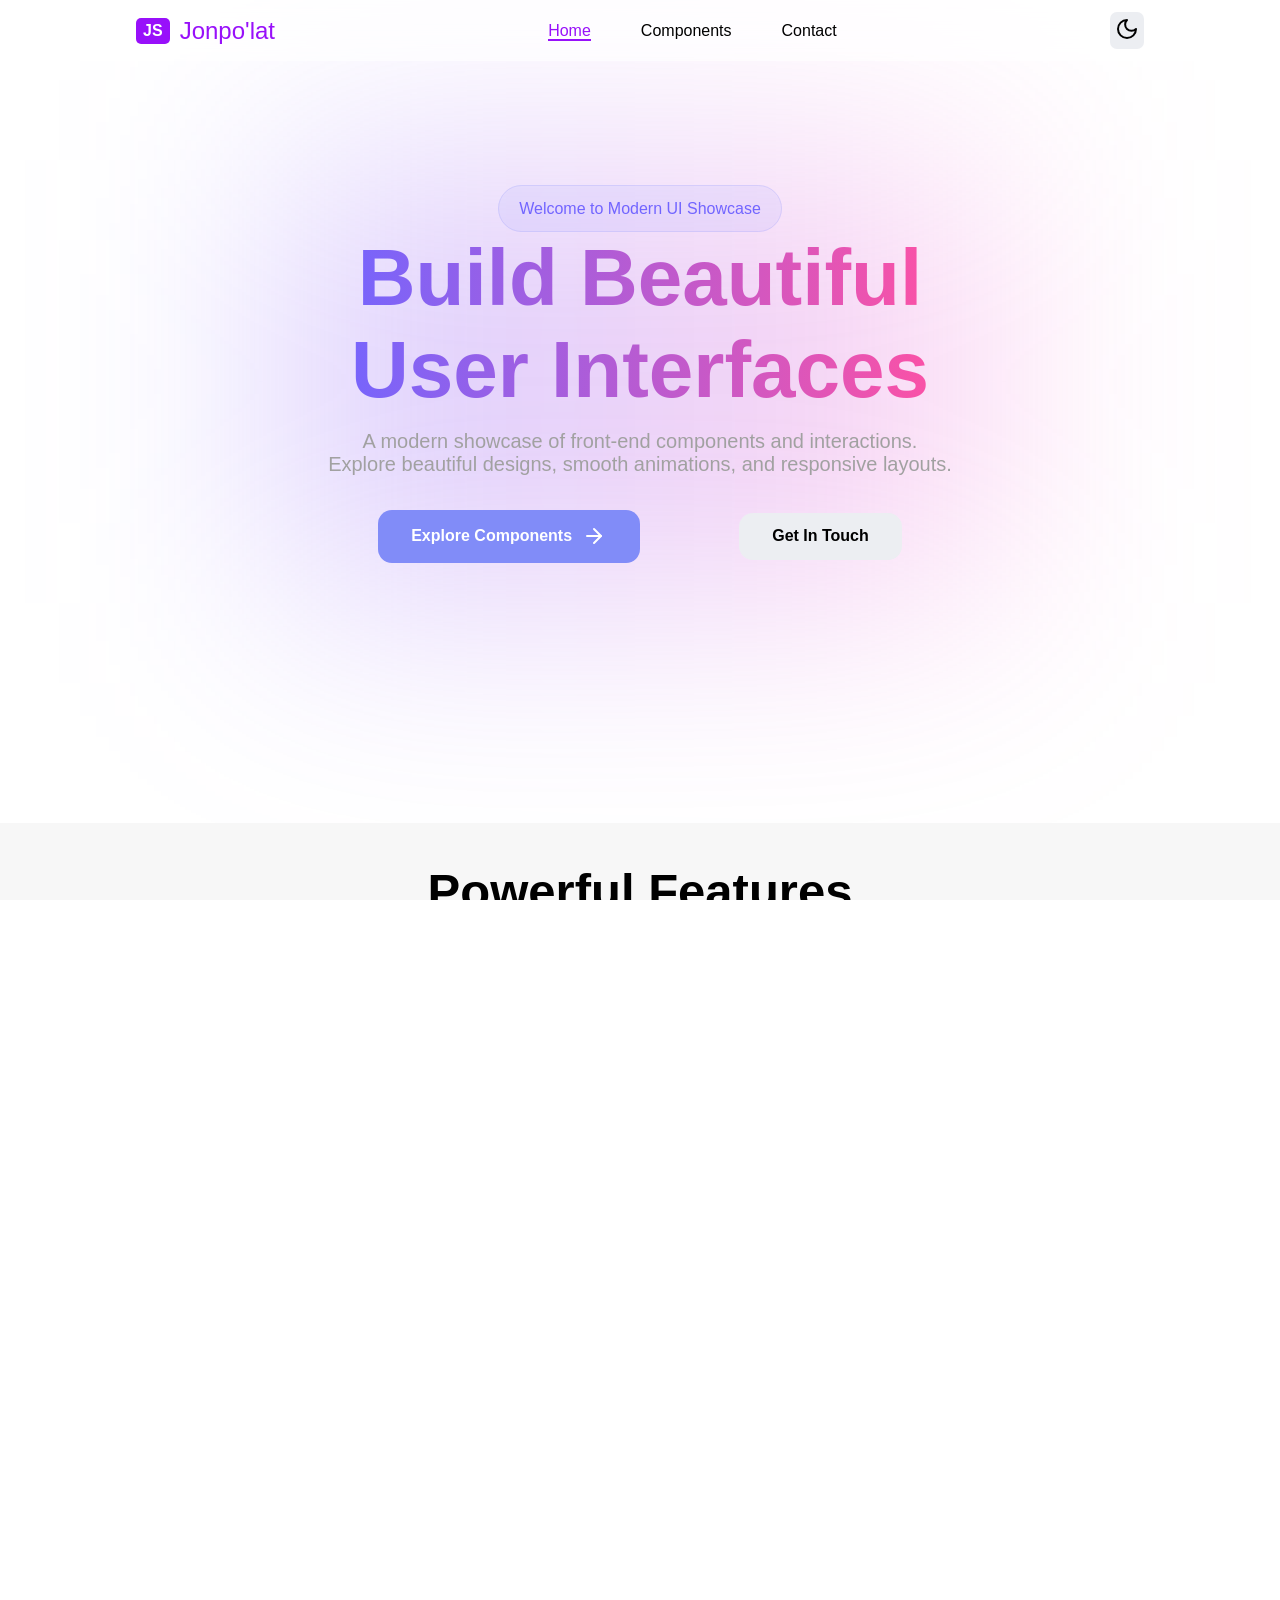
==== index.html @ c0b735ff "home page done" ====
<!DOCTYPE html>
<html lang="en">

<head>
    <meta charset="UTF-8">
    <meta name="viewport" content="width=device-width, initial-scale=1.0">
    <!-- STYLE CSS -->
    <link rel="stylesheet" href="./assets/css/style.css">
    <!-- Font -->
    <link href="https://fonts.googleapis.com/css2?family=Poppins:wght@300;400;500;600;700&display=swap"
        rel="stylesheet">
    <title>WORK | PROJECT</title>
</head>

<body>
    <!-- HEADER -->
    <header>
        <nav class="nav">
            <div class="d-flex">
                <div class="d-flex">
                    <span>JS</span>
                    <h2>Jonpo'lat</h2>
                </div>
                <ul class="d-flex navigator">
                    <li><a href="#" class="nav_active">Home</a></li>
                    <li><a href="#">Components</a></li>
                    <li><a href="#">Contact</a></li>
                </ul>
                <div class="d-flex">
                    <button type="button" class="darkMode-btn">
                        <svg xmlns="http://www.w3.org/2000/svg" width="24" height="24" viewBox="0 0 24 24" fill="none"
                            stroke="currentColor" stroke-width="2" stroke-linecap="round" stroke-linejoin="round"
                            class="lucide lucide-moon w-5 h-5">
                            <path d="M12 3a6 6 0 0 0 9 9 9 9 0 1 1-9-9Z"></path>
                        </svg>
                        <!-- <svg xmlns="http://www.w3.org/2000/svg" width="24" height="24" viewBox="0 0 24 24" fill="none"
                        stroke="currentColor" stroke-width="2" stroke-linecap="round" stroke-linejoin="round"
                        class="lucide lucide-sun w-5 h-5">
                        <circle cx="12" cy="12" r="4"></circle>
                        <path d="M12 2v2"></path>
                        <path d="M12 20v2"></path>
                        <path d="m4.93 4.93 1.41 1.41"></path>
                        <path d="m17.66 17.66 1.41 1.41"></path>
                        <path d="M2 12h2"></path>
                        <path d="M20 12h2"></path>
                        <path d="m6.34 17.66-1.41 1.41"></path>
                        <path d="m19.07 4.93-1.41 1.41"></path>
                    </svg> -->
                    </button>
                    <div class="burger">
                        <button type="button" class="burger-btn">
                            <svg xmlns="http://www.w3.org/2000/svg" width="24" height="24" viewBox="0 0 24 24"
                                fill="none" stroke="currentColor" stroke-width="2" stroke-linecap="round"
                                stroke-linejoin="round" class="lucide lucide-menu w-5 h-5">
                                <line x1="4" x2="20" y1="12" y2="12"></line>
                                <line x1="4" x2="20" y1="6" y2="6"></line>
                                <line x1="4" x2="20" y1="18" y2="18"></line>
                            </svg>
                        </button>
                    </div>
                </div>
            </div>
            <div class="nav-menu">
                <p class="nav-menu_a">Home</p>
                <p>Components</p>
                <p>Contact</p>
            </div>
        </nav>
    </header>
    <!-- / HEADER -->

    <!-- MAIN -->
    <main>
        <!-- HOME SECTION -->
        <section id="home">
            <div class="container">
                <div class="home">
                    <div class="hero">
                        <span class="home_subtitle">Welcome to Modern UI Showcase</span>
                        <h1>
                            Build Beautiful <br>
                            User Interfaces
                        </h1>
                        <p>A modern showcase of front-end components and interactions. <br>Explore beautiful designs,
                            smooth
                            animations, and responsive layouts.
                        </p>
                        <div class="d-flex">
                            <button type="button" class="btn-pur">
                                <span style="margin-right: 10px;">Explore Components</span>
                                <svg xmlns="http://www.w3.org/2000/svg" width="24" height="24" viewBox="0 0 24 24"
                                    fill="none" stroke="currentColor" stroke-width="2" stroke-linecap="round"
                                    stroke-linejoin="round"
                                    class="lucide lucide-arrow-right ml-2 w-5 h-5 group-hover:translate-x-1 transition-transform">
                                    <path d="M5 12h14"></path>
                                    <path d="m12 5 7 7-7 7"></path>
                                </svg>
                            </button>
                            <button type="button" class="btn-pramiry">Get In Touch</button>
                        </div>
                    </div>

                </div>

            </div>
        </section>
        <!-- /HOME SECTION -->

        <!-- Features -->
        <section id="features">
            <div class="container">
                <div class="features">
                    <div class="features-content">
                        <h1 class="features-title">Powerful Features</h1>
                        <p class="features-subtitle">Everything you need to create stunning user interfaces</p>
                    </div>


                    <div class="card-wrpapper">
                        <div class="d-flex">
                            <div class="card hover1">
                                <div class="card1">
                                    <svg xmlns="http://www.w3.org/2000/svg" width="24" height="24" viewBox="0 0 24 24"
                                        fill="none" stroke="currentColor" stroke-width="2" stroke-linecap="round"
                                        stroke-linejoin="round" class="lucide lucide-code-xml w-6 h-6 text-white">
                                        <path d="m18 16 4-4-4-4"></path>
                                        <path d="m6 8-4 4 4 4"></path>
                                        <path d="m14.5 4-5 16"></path>
                                    </svg>
                                </div>
                                <h3>Clean Code</h3>
                                <p>Well-structured and maintainable React components with TypeScript.</p>
                            </div>
                            <div class="card hover2">
                                <div class="card2">
                                    <svg xmlns="http://www.w3.org/2000/svg" width="24" height="24" viewBox="0 0 24 24"
                                        fill="none" stroke="currentColor" stroke-width="2" stroke-linecap="round"
                                        stroke-linejoin="round" class="lucide lucide-palette w-6 h-6 text-white">
                                        <circle cx="13.5" cy="6.5" r=".5" fill="currentColor"></circle>
                                        <circle cx="17.5" cy="10.5" r=".5" fill="currentColor"></circle>
                                        <circle cx="8.5" cy="7.5" r=".5" fill="currentColor"></circle>
                                        <circle cx="6.5" cy="12.5" r=".5" fill="currentColor"></circle>
                                        <path
                                            d="M12 2C6.5 2 2 6.5 2 12s4.5 10 10 10c.926 0 1.648-.746 1.648-1.688 0-.437-.18-.835-.437-1.125-.29-.289-.438-.652-.438-1.125a1.64 1.64 0 0 1 1.668-1.668h1.996c3.051 0 5.555-2.503 5.555-5.554C21.965 6.012 17.461 2 12 2z">
                                        </path>
                                    </svg>
                                </div>
                                <h3>Micro Interactions</h3>
                                <p>Delightful hover effects and smooth transitions throughout.</p>
                            </div>
                            <div class="card hover3">
                                <div class="card3">
                                    <svg xmlns="http://www.w3.org/2000/svg" width="24" height="24" viewBox="0 0 24 24"
                                        fill="none" stroke="currentColor" stroke-width="2" stroke-linecap="round"
                                        stroke-linejoin="round" class="lucide lucide-zap w-6 h-6 text-white">
                                        <path
                                            d="M4 14a1 1 0 0 1-.78-1.63l9.9-10.2a.5.5 0 0 1 .86.46l-1.92 6.02A1 1 0 0 0 13 10h7a1 1 0 0 1 .78 1.63l-9.9 10.2a.5.5 0 0 1-.86-.46l1.92-6.02A1 1 0 0 0 11 14z">
                                        </path>
                                    </svg>
                                </div>
                                <h3>Fast Performance</h3>
                                <p>Optimized for speed with lazy loading and efficient rendering.</p>
                            </div>
                        </div>
                        <div class="d-flex">
                            <div class="card hover4">
                                <div class="card4">
                                    <svg xmlns="http://www.w3.org/2000/svg" width="24" height="24" viewBox="0 0 24 24"
                                        fill="none" stroke="currentColor" stroke-width="2" stroke-linecap="round"
                                        stroke-linejoin="round" class="lucide lucide-sparkles w-6 h-6 text-white">
                                        <path
                                            d="M9.937 15.5A2 2 0 0 0 8.5 14.063l-6.135-1.582a.5.5 0 0 1 0-.962L8.5 9.936A2 2 0 0 0 9.937 8.5l1.582-6.135a.5.5 0 0 1 .963 0L14.063 8.5A2 2 0 0 0 15.5 9.937l6.135 1.581a.5.5 0 0 1 0 .964L15.5 14.063a2 2 0 0 0-1.437 1.437l-1.582 6.135a.5.5 0 0 1-.963 0z">
                                        </path>
                                        <path d="M20 3v4"></path>
                                        <path d="M22 5h-4"></path>
                                        <path d="M4 17v2"></path>
                                        <path d="M5 18H3"></path>
                                    </svg>
                                </div>
                                <h3>Micro Interactions</h3>
                                <p>Delightful hover effects and smooth transitions throughout.</p>
                            </div>
                            <div class="card hover5">
                                <div class="card5">
                                    <svg xmlns="http://www.w3.org/2000/svg" width="24" height="24" viewBox="0 0 24 24"
                                        fill="none" stroke="currentColor" stroke-width="2" stroke-linecap="round"
                                        stroke-linejoin="round" class="lucide lucide-globe w-6 h-6 text-white">
                                        <circle cx="12" cy="12" r="10"></circle>
                                        <path d="M12 2a14.5 14.5 0 0 0 0 20 14.5 14.5 0 0 0 0-20"></path>
                                        <path d="M2 12h20"></path>
                                    </svg>
                                </div>
                                <h3>Fully Responsive</h3>
                                <p>Perfect experience across desktop, tablet, and mobile devices.</p>
                            </div>
                            <div class="card hover6">
                                <div class="card6">
                                    <svg xmlns="http://www.w3.org/2000/svg" width="24" height="24" viewBox="0 0 24 24"
                                        fill="none" stroke="currentColor" stroke-width="2" stroke-linecap="round"
                                        stroke-linejoin="round" class="lucide lucide-layers w-6 h-6 text-white">
                                        <path
                                            d="M12.83 2.18a2 2 0 0 0-1.66 0L2.6 6.08a1 1 0 0 0 0 1.83l8.58 3.91a2 2 0 0 0 1.66 0l8.58-3.9a1 1 0 0 0 0-1.83z">
                                        </path>
                                        <path
                                            d="M2 12a1 1 0 0 0 .58.91l8.6 3.91a2 2 0 0 0 1.65 0l8.58-3.9A1 1 0 0 0 22 12">
                                        </path>
                                        <path
                                            d="M2 17a1 1 0 0 0 .58.91l8.6 3.91a2 2 0 0 0 1.65 0l8.58-3.9A1 1 0 0 0 22 17">
                                        </path>
                                    </svg>
                                </div>
                                <h3>Component Library</h3>
                                <p>Reusable UI components ready to use in your projects.</p>
                            </div>
                        </div>
                    </div>
                </div>
            </div>
        </section>
        <!-- /Features -->

        <!-- Carusel -->
        <section id="coruel">
            <div class="container">
                <div class="carusel-content">
                    <h1>Experience the Magic</h1>
                    <p>Smooth transitions and beautiful animations</p>
                </div>

                <div class="carusel-center">
                    <div class="carousel">
                        <div class="carousel-track-container">
                            <div class="carousel-track">
                                <!-- Slide1 -->
                                <div class="slide slide1">
                                    <div class="slide-content">
                                        <h1>Modern UI Design by JONPO'LAT</h1>
                                        <p>Clean and minimal interface with attention to detail</p>
                                    </div>

                                </div>
                                <!-- Slide2 -->
                                <div class="slide slide2">
                                    <div class="slide-content">
                                        <h1>Smooth Animations</h1>
                                        <p>Delightful micro-interactions throughout the experience</p>
                                    </div>

                                </div>
                                <!-- Slide3 -->
                                <div class="slide slide3">
                                    <div class="slide-content">
                                        <h1>Dark Mode Support</h1>
                                        <p>Beautiful themes for every preference</p>
                                    </div>

                                </div>
                            </div>

                        </div>
                    </div>
                </div>
                <div class="carusel-btns">
                    <button class="prev" type="button">&#10094;</button>
                    <button class="next" type="button">&#10095;</button>
                </div>


            </div>
        </section>
        <!-- /Carusel -->

        <!-- Components -->
        <section id="components">
            <div class="components">
                <div class="container">
                    <h1>Ready to Get Started?</h1>
                    <p>Explore our component library and start building amazing user interfaces today.</p>
                    <button type="button">
                        <a href="#">
                            View All Components
                            <svg xmlns="http://www.w3.org/2000/svg" width="24" height="24" viewBox="0 0 24 24"
                                fill="none" stroke="currentColor" stroke-width="2" stroke-linecap="round"
                                stroke-linejoin="round"
                                class="lucide lucide-arrow-right ml-2 w-5 h-5 group-hover:translate-x-1 transition-transform">
                                <path d="M5 12h14"></path>
                                <path d="m12 5 7 7-7 7"></path>
                            </svg>
                        </a>
                    </button>
                </div>
            </div>
        </section>


        <!-- UP BUTTON -->
        <div class="up-wrapper">
            <button type="button" class="up-button"><svg xmlns="http://www.w3.org/2000/svg" width="24" height="24"
                    viewBox="0 0 24 24" fill="none" stroke="currentColor" stroke-width="2" stroke-linecap="round"
                    stroke-linejoin="round" class="lucide lucide-arrow-up w-6 h-6">
                    <path d="m5 12 7-7 7 7"></path>
                    <path d="M12 19V5"></path>
                </svg>
            </button>

        </div>
        <!-- /UP BUTTON -->
    </main>
    <!-- / MAIN -->

    <!-- footer -->
    <footer>
        <div class="foot">
            <div class="container">
                <div class="d-flex">
                    <div class="footer-titles">
                        <div>
                            <span>JS</span>
                            <h2>Jonpo'lat</h2>
                        </div>
                        <p>A modern showcase of front-end components and interactions built with HTML, CSS, and
                            JS
                        </p>
                    </div>

                    <div class="footer-links">
                        <h2>Quick Links</h2>
                        <ul>
                            <li><a href="#">Home</a></li>
                            <li><a href="#">Components</a></li>
                            <li><a href="#">Contact</a></li>
                        </ul>
                    </div>

                    <div class="footer-connect">
                        <h2>Connect</h2>
                        <div class="d-flex">
                            <a href="https://github.com/Jonpolattt">
                                <svg xmlns="http://www.w3.org/2000/svg" width="24" height="24" viewBox="0 0 24 24"
                                    fill="none" stroke="currentColor" stroke-width="2" stroke-linecap="round"
                                    stroke-linejoin="round" class="lucide lucide-github w-5 h-5">
                                    <path
                                        d="M15 22v-4a4.8 4.8 0 0 0-1-3.5c3 0 6-2 6-5.5.08-1.25-.27-2.48-1-3.5.28-1.15.28-2.35 0-3.5 0 0-1 0-3 1.5-2.64-.5-5.36-.5-8 0C6 2 5 2 5 2c-.3 1.15-.3 2.35 0 3.5A5.403 5.403 0 0 0 4 9c0 3.5 3 5.5 6 5.5-.39.49-.68 1.05-.85 1.65-.17.6-.22 1.23-.15 1.85v4">
                                    </path>
                                    <path d="M9 18c-4.51 2-5-2-7-2"></path>
                                </svg>
                            </a>
                            <a href="https://www.instagram.com/ravshanovv.jonpolat/">
                                <svg xmlns="http://www.w3.org/2000/svg" width="24" height="24" viewBox="0 0 24 24"
                                    fill="none" stroke="currentColor" stroke-width="2" stroke-linecap="round"
                                    stroke-linejoin="round" class="lucide lucide-instagram w-5 h-5">
                                    <rect x="2" y="2" width="20" height="20" rx="5" ry="5"></rect>
                                    <path d="M16 11.37a4 4 0 1 1-7.94 1.63 4 4 0 0 1 7.94-1.63z"></path>
                                    <line x1="17.5" y1="6.5" x2="17.5" y2="6.5"></line>
                                </svg>
                            </a>
                            <a href="">
                                <svg xmlns="http://www.w3.org/2000/svg" width="24" height="24" viewBox="0 0 24 24"
                                    fill="none" stroke="currentColor" stroke-width="2" stroke-linecap="round"
                                    stroke-linejoin="round" class="lucide lucide-linkedin w-5 h-5">
                                    <path
                                        d="M16 8a6 6 0 0 1 6 6v7h-4v-7a2 2 0 0 0-2-2 2 2 0 0 0-2 2v7h-4v-7a6 6 0 0 1 6-6z">
                                    </path>
                                    <rect width="4" height="12" x="2" y="9"></rect>
                                    <circle cx="4" cy="4" r="2"></circle>
                                </svg>
                            </a>
                        </div>
                    </div>
                </div>
            </div>
        </div>

        <div class="foo-bottom">
            Made withby Frontend Showcase Team © 2026
        </div>

    </footer>
    <!-- / footer -->




    <!-- script js -->
    <script src="./assets/js/script.js"></script>
</body>

</html>
---- assets/css/style.css ----
* {
  margin: 0;
  padding: 0;
  box-sizing: border-box;
  list-style: none;
  text-decoration: none;
}

:root {
  --background: #0a0a0f;
  --foreground: oklch(98.5% 0 0);
  --card: #131318;
  --card-foreground: oklch(98.5% 0 0);
  --popover: oklch(14.5% 0 0);
  --popover-foreground: oklch(98.5% 0 0);
  --primary: #818cf8;
  --primary-foreground: oklch(20.5% 0 0);
  --secondary: oklch(26.9% 0 0);
  --secondary-foreground: oklch(98.5% 0 0);
  --muted: oklch(26.9% 0 0);
  --muted-foreground: oklch(70.8% 0 0);
  --accent: oklch(26.9% 0 0);
  --accent-foreground: oklch(98.5% 0 0);
  --destructive: oklch(39.6% 0.141 25.723);
  --destructive-foreground: oklch(63.7% 0.237 25.331);
  --border: oklch(26.9% 0 0);
  --input: oklch(26.9% 0 0);
  --ring: oklch(43.9% 0 0);
  --font-weight-medium: 500;
  --font-weight-normal: 400;
  --chart-1: oklch(48.8% 0.243 264.376);
  --chart-2: oklch(69.6% 0.17 162.48);
  --chart-3: oklch(76.9% 0.188 70.08);
  --chart-4: oklch(62.7% 0.265 303.9);
  --chart-5: oklch(64.5% 0.246 16.439);
  --sidebar: oklch(20.5% 0 0);
  --sidebar-foreground: oklch(98.5% 0 0);
  --sidebar-primary: oklch(48.8% 0.243 264.376);
  --sidebar-primary-foreground: oklch(98.5% 0 0);
  --sidebar-accent: oklch(26.9% 0 0);
  --sidebar-accent-foreground: oklch(98.5% 0 0);
  --sidebar-border: oklch(26.9% 0 0);
  --sidebar-ring: oklch(43.9% 0 0);
  --color-red-500: oklch(63.7% 0.237 25.331);
  --color-orange-500: oklch(70.5% 0.213 47.604);
  --color-yellow-500: oklch(79.5% 0.184 86.047);
  --color-green-500: oklch(72.3% 0.219 149.579);
  --color-emerald-500: oklch(69.6% 0.17 162.48);
  --color-cyan-500: oklch(71.5% 0.143 215.221);
  --color-blue-500: oklch(63.833% 0.19498 258.769);
  --color-indigo-500: oklch(58.5% 0.233 277.117);
  --color-violet-500: oklch(60.6% 0.25 292.717);
  --color-purple-500: oklch(62.7% 0.265 303.9);
  --color-purple-600: oklch(55.8% 0.288 302.321);
  --color-fuchsia-500: oklch(66.7% 0.295 322.15);
  --color-pink-500: oklch(65.6% 0.241 354.308);
  --color-rose-500: oklch(64.5% 0.246 16.439);
  --color-gray-100: oklch(96.7% 0.003 264.542);
  --bg: #07070a;
  --left: #7b84ff;
  --right: #ff5fd0;

  --bg-color: white;
  --text-color: black;
  --bg-nav: rgba(255, 255, 255, 0.6);
  --border-color: rgba(183, 183, 183, 0.637);
  --box-shadow: 0 4px 20px rgba(0, 0, 0, 0.167);
  --btn-color: white;
  --btn-bg-color: oklch(95% 0.0058 264.53);
  --features-bg-color: rgba(231, 231, 231, 0.345);
  --card-box-shadow: 0 4px 20px rgba(0, 0, 0, 0.103);
}
.dark {
  --bg-color: black;
  --text-color: white;
  --bg-nav: rgba(0, 0, 0, 0.6);
  --border-color: rgba(74, 74, 74, 0.514);
  --box-shadow: 0 4px 20px rgba(40, 40, 40, 0.504);
  --btn-bg-color: var(--secondary);
  --features-bg-color: color-mix(in oklab, var(--secondary) 30%, transparent);
}

.darkMode-btn {
  background-color: var(--btn-bg-color) !important;
}

body {
  /* background-color: var(--background); */
  font-family:
    Inter,
    -apple-system,
    BlinkMacSystemFont,
    Segoe UI,
    sans-serif;
  background-color: var(--bg-color);
}

html,
body {
  overflow: auto; /* прокрутка разрешена */
  height: 100%; /* нужно для корректной работы */
  scrollbar-width: none; /* Firefox */
  -ms-overflow-style: none; /* IE 10+ */
}

/* Chrome, Safari, Opera */
html::-webkit-scrollbar,
body::-webkit-scrollbar {
  display: none;
}

.d-flex {
  display: flex;
  align-items: center;
  justify-content: space-around;
}

.container {
  margin: 0 auto;
  width: 1170px;
}

/* Up dtn */
.up-wrapper {
  position: fixed;
  right: 30px;
  bottom: 30px;
  opacity: 0;
  pointer-events: none;
  transition: 0.3s;
}
.up-button {
  float: right;
  border: none;
  outline: none;
  background-color: #7b84ff;
  padding: 10px 12px;
  border-radius: 50%;
  margin-top: 100px;
  margin-right: 100px;
  color: white;
  transition: all 0.1s ease-in-out;
}
.up-button:hover {
  transform: scale(110%);
}
.up-wrapper.show {
  opacity: 1;
  pointer-events: auto;
}

/* HEADER */
header {
  height: 100px;
}
nav {
  position: fixed;
  left: 0;
  right: 0;
  top: 0;
  background-color: var(--bg-color);
  padding: 12px;
  background: var(--bg-nav);
  -webkit-backdrop-filter: blur(15px);
  backdrop-filter: blur(15px);
  transition: all 0.5s;
  z-index: 99999;
  /* height: 70px; */
}
.fix {
  box-shadow: var(--box-shadow);
  /* border-bottom: 1px solid var(--border-color); */
}
nav h2 {
  font-weight: 500;
  color: var(--color-purple-600);
  cursor: pointer;
}
nav span {
  color: white;
  background-color: var(--color-purple-600);
  padding: 4px 7px;
  font-weight: bold;
  border-radius: 5px;
  margin-right: 10px;
  cursor: pointer;
  transition: all 0.3s ease-in-out;
}
.nav div span:hover {
  transform: rotate(180deg);
}

.nav_active {
  color: var(--color-purple-600) !important;
  border-bottom: 2px solid var(--color-purple-600) !important;
}

nav h1,
ul li {
  cursor: pointer;
}
.nav ul li {
  padding: 0px 25px;
}
.navigator li a {
  color: var(--text-color);
  transition: all 0.2s;
}
.navigator li a:hover {
  color: var(--color-purple-600);
}
.nav button {
  border: none;
  outline: none;
  padding: 5px;
  border-radius: 7px;
  transition: all 0.2s;
  background-color: var(--bg-color);
  color: var(--text-color);
}
.nav button:hover {
  transform: scale(103%);
}

/* BURGER */
.burger {
  display: none;
  flex-direction: column;
  gap: 5px;
  cursor: pointer;
}

.burger p {
  width: 25px;
  transition: 0.3s;
}
.nav-menu {
  padding: 18px;
  /* transition: all 0.2s; */
  height: 0;
  display: none;
}
.nav-menu__active {
  display: block;
  height: 100%;
}
.burger-btn {
  background-color: var(--btn-bg-color) !important;
  margin-left: 14px;
}

.nav-menu p {
  padding: 10px;
  /* background-color: var(--primary); */
  margin: 5px;
  color: var(--text-color);
  background-color: var(--btn-bg-color);
  border-radius: 10px;
  transition: all 0.5s;
}
.nav-menu_a {
  background-color: var(--primary) !important;
}

/* HEADER */

/* HOME */
.home {
  display: flex;
  align-items: center;
  justify-content: center;
  margin-top: 100px;
  text-align: center;
}
.home_subtitle {
  background-color: color-mix(in oklab, var(--primary) 10%, transparent);
  padding: 14px 20px;
  border-radius: 25px;
  border: 1px solid;
  border-color: color-mix(in oklab, var(--primary) 20%, transparent);
  color: #7265ff;
}
.hero {
  position: relative;
}

.hero::before {
  content: "";
  position: absolute;
  inset: -40px;

  background: linear-gradient(
    90deg,
    rgba(120, 90, 255, 0.301),
    rgba(255, 90, 200, 0.258)
  );

  filter: blur(120px);
  z-index: -1;
}
.home h1 {
  margin: 14px 0px;
  font-weight: 800;
  font-size: 80px; /* подберите размер по вкусу */
  background: linear-gradient(90deg, #7265ff, #ff51a3);
  -webkit-background-clip: text; /* для Safari и Chrome */
  -webkit-text-fill-color: transparent; /* для Safari и Chrome */
  background-clip: text; /* для остальных браузеров */
  color: transparent;
}
.home p {
  font-size: 1.25rem;
  color: var(--muted-foreground);
  margin-bottom: 18px;
}
.home button {
  display: inline-flex;
  align-items: center;
  padding: 0.9rem 2.1rem;
  border-radius: 14px;
  font-weight: 700;
  font-size: 1rem;
  cursor: pointer;
  border: 0;
  text-decoration: none;
  transition:
    transform 0.18s ease,
    box-shadow 0.18s ease;
  margin-top: 16px;
}
.home button:hover {
  transform: scale(108%);
}

.btn-pur {
  background-color: var(--primary);
  color: var(--btn-color);
}
.btn-pramiry {
  background-color: var(--btn-bg-color);
  color: var(--text-color);
}
/* /HOME */

/* FEATURES */
#features {
  margin-top: 260px;
  padding: 40px;
  background-color: var(--features-bg-color);
}
.features-content {
  text-align: center;
  padding-bottom: 70px;
}
.features-content h1 {
  color: var(--text-color);
  font-size: 49px;
}
.features-content p {
  color: var(--muted-foreground);
  font-size: 20px;
}
.card-wrpapper .d-flex {
  display: flex;
  justify-content: center;
  flex-wrap: wrap;
}

.card {
  border: 1px solid rgba(143, 143, 143, 0.23);
  padding: 20px;
  border-radius: 10px;
  box-shadow: var(--card-box-shadow);
  margin: 10px;
  width: 30%;
  min-width: 280px;
  height: 180px;
  cursor: default;
  transition: all 0.3s;
}
.card div {
  display: flex;
  align-items: center;
  justify-content: center;
  color: white;
  border-radius: 10px;
  width: 40px;
  height: 40px;
}
.card1 {
  background-color: var(--color-blue-500);
}
.card2 {
  background-color: var(--color-pink-500);
}
.card3 {
  background-color: var(--color-orange-500);
}
.card4 {
  background-color: var(--color-green-500);
}
.card5 {
  background-color: var(--color-blue-500);
}
.card6 {
  background-color: var(--color-rose-500);
}
.hover1:hover {
  border-color: color-mix(in oklab, var(--primary) 50%, transparent);
  background-color: color-mix(in oklab, #818df844 50%, transparent);
  margin-top: -5px;
}
.hover2:hover {
  border-color: color-mix(in oklab, var(--primary) 50%, transparent);
  background-color: color-mix(
    in oklab,
    oklch(68.45% 0.3046 331.936 / 0.149) 50%,
    transparent
  );
  margin-top: -5px;
}
.hover3:hover {
  border-color: color-mix(in oklab, var(--primary) 50%, transparent);
  background-color: color-mix(
    in oklab,
    oklch(70.09% 0.20117 44.755 / 0.267) 50%,
    transparent
  );
  margin-top: -5px;
}
.hover4:hover {
  border-color: color-mix(in oklab, var(--primary) 50%, transparent);
  background-color: color-mix(
    in oklab,
    oklch(72.887% 0.21192 147.841 / 0.27) 50%,
    transparent
  );
  margin-top: -5px;
}
.hover5:hover {
  border-color: color-mix(in oklab, var(--primary) 50%, transparent);
  background-color: color-mix(in oklab, #818df844 50%, transparent);
  margin-top: -5px;
}
.hover6:hover {
  border-color: color-mix(in oklab, var(--primary) 50%, transparent);
  background-color: color-mix(
    in oklab,
    oklch(64.382% 0.24527 15.909 / 0.259) 50%,
    transparent
  );
  margin-top: -5px;
}
.card h3 {
  font-size: 24px;
  padding: 8px 0px;
  color: var(--text-color);
}
.card p {
  color: oklch(56.926% 0.00006 271.152);
  font-size: 17px;
}
/* /FEATURES */

/* CORUSEL */
#coruel {
  margin-top: 100px;
  margin-bottom: 100px;
}
.carusel-content {
  text-align: center;
  margin-bottom: 50px;
}
.carusel-content h1 {
  color: var(--text-color);
  font-size: 49px;
}
.carusel-content p {
  color: var(--muted-foreground);
  font-size: 19px;
  padding-top: 8px;
}
.carusel-center {
  display: flex;
  align-items: center;
  justify-content: center;
}

/*  */
.carousel {
  position: relative;
  margin: auto;
  width: 894.4px;
  overflow: hidden;
}

.carousel-track-container {
  overflow: hidden;
}
.carousel-track {
  display: flex;
  transition: transform 0.7s ease;
}

/* slide styles */
.slide {
  text-align: center;
  color: white;
  min-width: 100%;
  height: 502.4px;
  border-radius: 15px;
}
.slide-content {
  padding-top: 200px;
  width: 100%;
  display: block;
}
.slide1 {
  background: linear-gradient(
    90deg,
    var(--color-purple-500),
    var(--color-fuchsia-500)
  );
}
.slide2 {
  background: linear-gradient(
    90deg,
    var(--color-blue-500),
    var(--color-indigo-500)
  );
}
.slide3 {
  background: linear-gradient(
    90deg,
    var(--color-red-500),
    var(--color-pink-500)
  );
}
.carusel-btns {
  display: flex;
  align-items: center;
  justify-content: center;
}
.carusel-btns button {
  margin: 18px 10px;
  background-color: #7b84ff;
  color: white;
  border: none;
  outline: none;
  width: 40px;
  height: 40px;
  border-radius: 50%;
}
/* /CORUSEL */

/* COMPONENTS */
.components {
  padding: 80px;
  text-align: center;
  background-color: color-mix(in oklab, var(--color-pink-500) 10%, transparent);
}
.components h1 {
  font-size: 49px;
  color: var(--text-color);
}
.components p {
  color: var(--muted-foreground);
  font-size: 19px;
  padding: 24px 0px;
}
.components button {
  box-shadow: var(--card-box-shadow);
  border: none;
  outline: none;
  padding: 18px 24px;
  font-size: 19px;
  border-radius: 15px;
  background-color: #7b84ff;
  transition: all 0.3s;
  margin-top: 34px;
}
.components button a {
  color: white;
  display: flex;
  align-items: center;
}
.components button:hover {
  transform: scale(105%);
}
/* /COMPONENTS */

/* FOOTER */
footer {
  margin-top: 50px;
}
.foot {
  border: 1px solid var(--btn-bg-color);
  padding: 24px;
}
.footer-titles {
  width: 33%;
}
.footer-titles div {
  display: flex;
  align-items: center;
}
.footer-titles span {
  color: white;
  background-color: var(--color-purple-600);
  padding: 4px 7px;
  font-weight: bold;
  border-radius: 5px;
  margin-right: 10px;
  cursor: pointer;
  transition: all 0.3s ease-in-out;
}
.footer-titles h2 {
  color: var(--text-color);
}
.footer-titles p {
  padding-top: 16px;
  color: oklch(56.241% 0.00006 271.152);
}

.footer-links {
  margin-left: -80px;
}
.footer-links h2 {
  color: var(--text-color);
}
.footer-links ul {
  line-height: 28px;
}
.footer-links ul li a {
  color: oklch(56.241% 0.00006 271.152);
  transition: all 0.3s;
}
.footer-links ul li a:hover {
  color: var(--primary);
}

.footer-connect h2 {
  color: var(--text-color);
}
.footer-connect a {
  background-color: var(--btn-bg-color);
  color: var(--text-color);
  border-radius: 10px;
  margin: 8px;
  padding: 5px;
}
.foo-bottom {
  padding: 10px;
  color: oklch(56.241% 0.00006 271.152);
  text-align: center;
}

/* ===================== */
/* Large tablets */
/* ===================== */

@media (max-width: 1200px) {
  .container {
    width: 95%;
  }
  .carousel {
    width: 90%;
  }
}

/* ===================== */
/* Tablets */
/* ===================== */

@media (max-width: 992px) {
  .d-flex {
    justify-content: space-between;
  }

  .nav ul li {
    padding: 0 15px;
  }

  .home h1 {
    font-size: 3rem;
  }

  .home p {
    font-size: 1.1rem;
  }

  .hero .d-flex {
    display: block;
  }

  .here button {
    width: 100%;
  }

  .up-button {
    margin: 0;
  }

  /* FEATURES */
  .card {
    width: 45%;
  }

  /* CARUSEL */
  .carousel {
    width: 100%;
  }

  .slide {
    height: 400px;
    border-radius: 10px;
  }

  .slide-content {
    padding-top: 150px;
  }

  .carusel-content h1 {
    font-size: 36px;
  }

  .carusel-content p {
    font-size: 16px;
  }

  .carusel-btns button {
    width: 35px;
    height: 35px;
    margin: 14px 8px;
  }
}

/* ===================== */
/* Mobile */
/* ===================== */

@media (max-width: 768px) {
  .burger {
    display: flex;
  }

  /* nav {
    padding: 12px;
  } */

  .nav ul {
    display: none; /* меню скрываем */
  }

  .home {
    margin-top: 80px;
    padding: 0 20px;
  }

  .home h1 {
    font-size: 2.3rem;
  }

  .home p {
    font-size: 1rem;
  }

  .home button {
    padding: 1rem 1.8rem;
    font-size: 0.9rem;
    width: 100%;
  }

  /* FEATURES */
  #features {
    padding: 50px 20px;
  }

  .card {
    width: 100%;
    height: auto;
  }

  .features-content h1 {
    font-size: 32px;
  }

  .features-content p {
    font-size: 16px;
  }

  /* CARUSEL */
  .carousel {
    width: 100%;
  }

  .slide {
    height: 300px;
    border-radius: 8px;
  }

  .slide-content {
    padding-top: 100px;
  }

  .carusel-content h1 {
    font-size: 28px;
  }

  .carusel-content p {
    font-size: 14px;
  }

  .carusel-btns button {
    width: 30px;
    height: 30px;
    margin: 10px 5px;
    font-size: 18px;
  }
}

/* ===================== */
/* Small phones */
/* ===================== */

@media (max-width: 480px) {
  .home h1 {
    font-size: 1.8rem;
  }

  .home_subtitle {
    padding: 10px 15px;
    font-size: 0.9rem;
  }

  .home p {
    font-size: 0.9rem;
  }

  .up-wrapper {
    right: 15px;
    bottom: 15px;
  }

  /* FEATURES */
  .card {
    padding: 15px;
  }

  .card h3 {
    font-size: 20px;
  }

  .card p {
    font-size: 15px;
  }

  /* CARUSEL */
  .slide {
    height: 250px;
  }

  .slide-content {
    padding-top: 80px;
  }

  .carusel-content h1 {
    font-size: 22px;
  }

  .carusel-content p {
    font-size: 12px;
  }

  .carusel-btns button {
    width: 25px;
    height: 25px;
    font-size: 16px;
    margin: 8px 4px;
  }
}
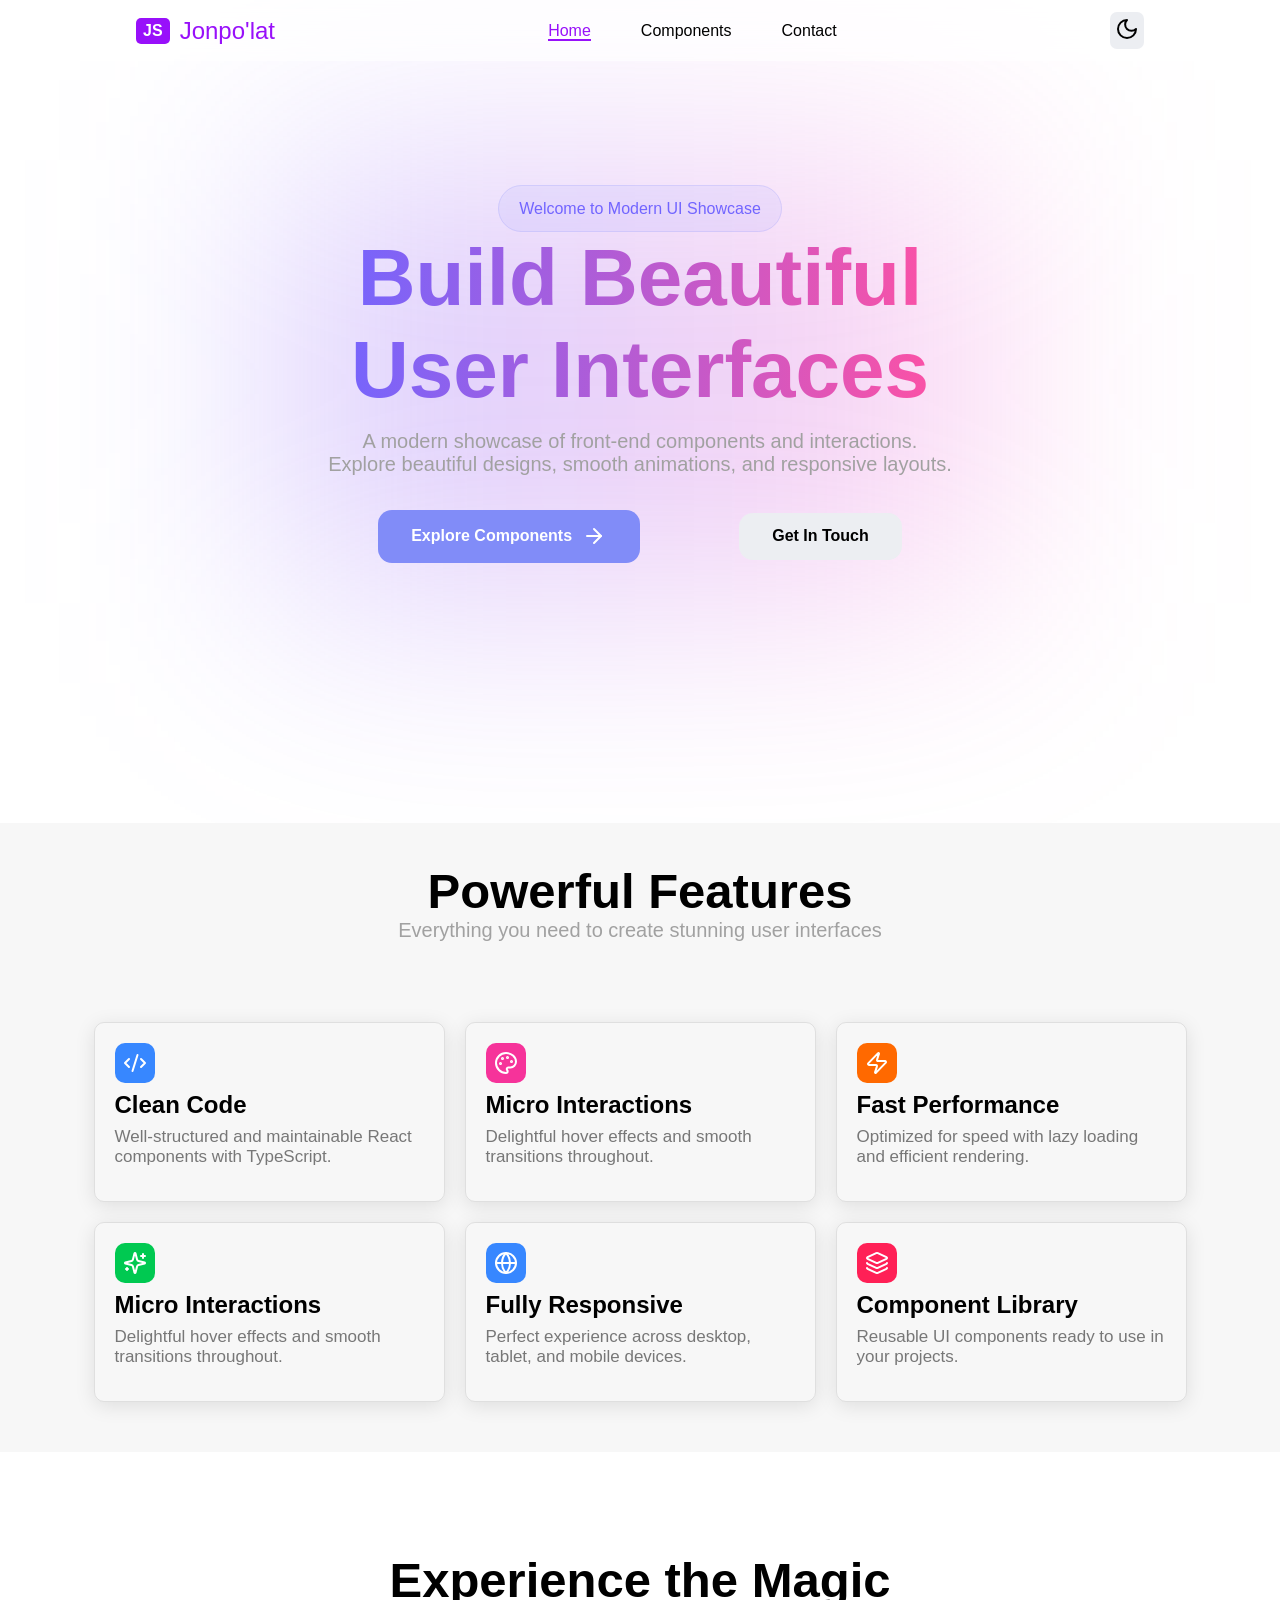
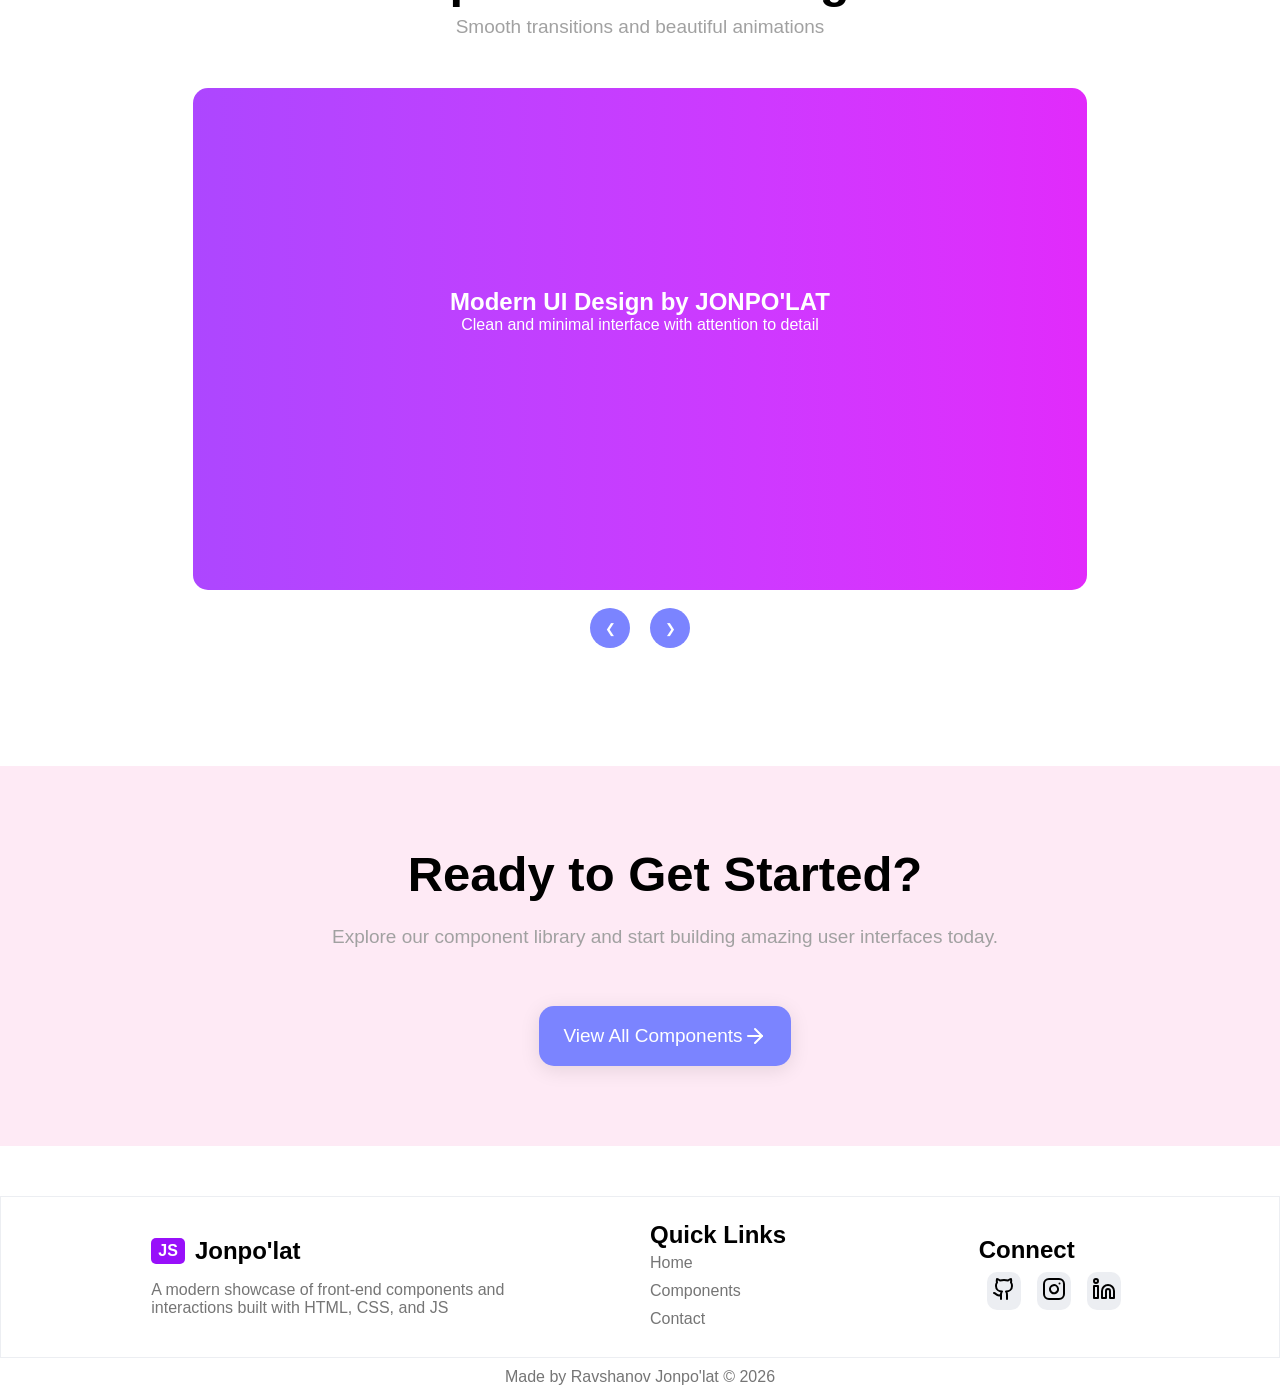
==== commit 10fee9bb: "pushhhh" ====
--- a/index.html
+++ b/index.html
@@ -291,20 +291,6 @@
                 </div>
             </div>
         </section>
-
-
-        <!-- UP BUTTON -->
-        <div class="up-wrapper">
-            <button type="button" class="up-button"><svg xmlns="http://www.w3.org/2000/svg" width="24" height="24"
-                    viewBox="0 0 24 24" fill="none" stroke="currentColor" stroke-width="2" stroke-linecap="round"
-                    stroke-linejoin="round" class="lucide lucide-arrow-up w-6 h-6">
-                    <path d="m5 12 7-7 7 7"></path>
-                    <path d="M12 19V5"></path>
-                </svg>
-            </button>
-
-        </div>
-        <!-- /UP BUTTON -->
     </main>
     <!-- / MAIN -->
 
@@ -372,11 +358,25 @@
         </div>
 
         <div class="foo-bottom">
-            Made withby Frontend Showcase Team © 2026
+            Made by Ravshanov Jonpo'lat © 2026
         </div>
 
     </footer>
     <!-- / footer -->
+
+    <!-- UP BUTTON -->
+    <div class="up-wrapper">
+        <button type="button" class="up-button">
+            <svg xmlns="http://www.w3.org/2000/svg" width="24" height="24"
+                viewBox="0 0 24 24" fill="none" stroke="currentColor" stroke-width="2" stroke-linecap="round"
+                stroke-linejoin="round" class="lucide lucide-arrow-up w-6 h-6">
+                <path d="m5 12 7-7 7 7"></path>
+                <path d="M12 19V5"></path>
+            </svg>
+        </button>
+
+    </div>
+    <!-- /UP BUTTON -->
 
 
 
--- a/assets/css/style.css
+++ b/assets/css/style.css
@@ -95,20 +95,6 @@
   background-color: var(--bg-color);
 }
 
-html,
-body {
-  overflow: auto; /* прокрутка разрешена */
-  height: 100%; /* нужно для корректной работы */
-  scrollbar-width: none; /* Firefox */
-  -ms-overflow-style: none; /* IE 10+ */
-}
-
-/* Chrome, Safari, Opera */
-html::-webkit-scrollbar,
-body::-webkit-scrollbar {
-  display: none;
-}
-
 .d-flex {
   display: flex;
   align-items: center;
@@ -125,7 +111,7 @@
   position: fixed;
   right: 30px;
   bottom: 30px;
-  opacity: 0;
+  display: none;
   pointer-events: none;
   transition: 0.3s;
 }
@@ -145,7 +131,7 @@
   transform: scale(110%);
 }
 .up-wrapper.show {
-  opacity: 1;
+  display: block;
   pointer-events: auto;
 }
 
@@ -648,6 +634,7 @@
   border-radius: 10px;
   margin: 8px;
   padding: 5px;
+  display: inline-block !important;
 }
 .foo-bottom {
   padding: 10px;
@@ -732,6 +719,24 @@
     width: 35px;
     height: 35px;
     margin: 14px 8px;
+  }
+
+  /* COMPONENTS */
+  .components {
+    padding: 60px 40px;
+  }
+
+  .components h1 {
+    font-size: 36px;
+  }
+
+  .components p {
+    font-size: 17px;
+  }
+
+  .components button {
+    font-size: 17px;
+    padding: 16px 22px;
   }
 }
 
@@ -817,6 +822,76 @@
     margin: 10px 5px;
     font-size: 18px;
   }
+
+  /* COMPONENTS */
+  .components {
+    padding: 60px 30px;
+  }
+
+  .components h1 {
+    font-size: 34px;
+  }
+
+  .components p {
+    font-size: 17px;
+    padding: 20px 0;
+  }
+
+  .components button {
+    font-size: 17px;
+    padding: 16px 22px;
+  }
+
+  .components button a {
+    justify-content: center;
+  }
+
+  .components svg {
+    width: 20px;
+    height: 20px;
+  }
+
+  /* FOOTER */
+  .foot .d-flex {
+    flex-direction: column;
+    gap: 28px;
+    align-items: flex-start;
+  }
+
+  .footer-titles {
+    width: 100%;
+    text-align: start;
+  }
+
+  .footer-titles div {
+    justify-content: flex-start;
+  }
+
+  .footer-links {
+    margin-left: 0;
+    text-align: start;
+  }
+
+  .footer-connect {
+    text-align: start;
+    width: 100%;
+  }
+
+  .footer-connect .d-flex {
+    display: flex !important;
+    flex-direction: row !important;
+    gap: 0px;
+    justify-content: start;
+  }
+
+  .footer-connect a {
+    padding: 8px;
+  }
+
+  .foo-bottom {
+    text-align: center;
+    font-size: 14px;
+  }
 }
 
 /* ===================== */
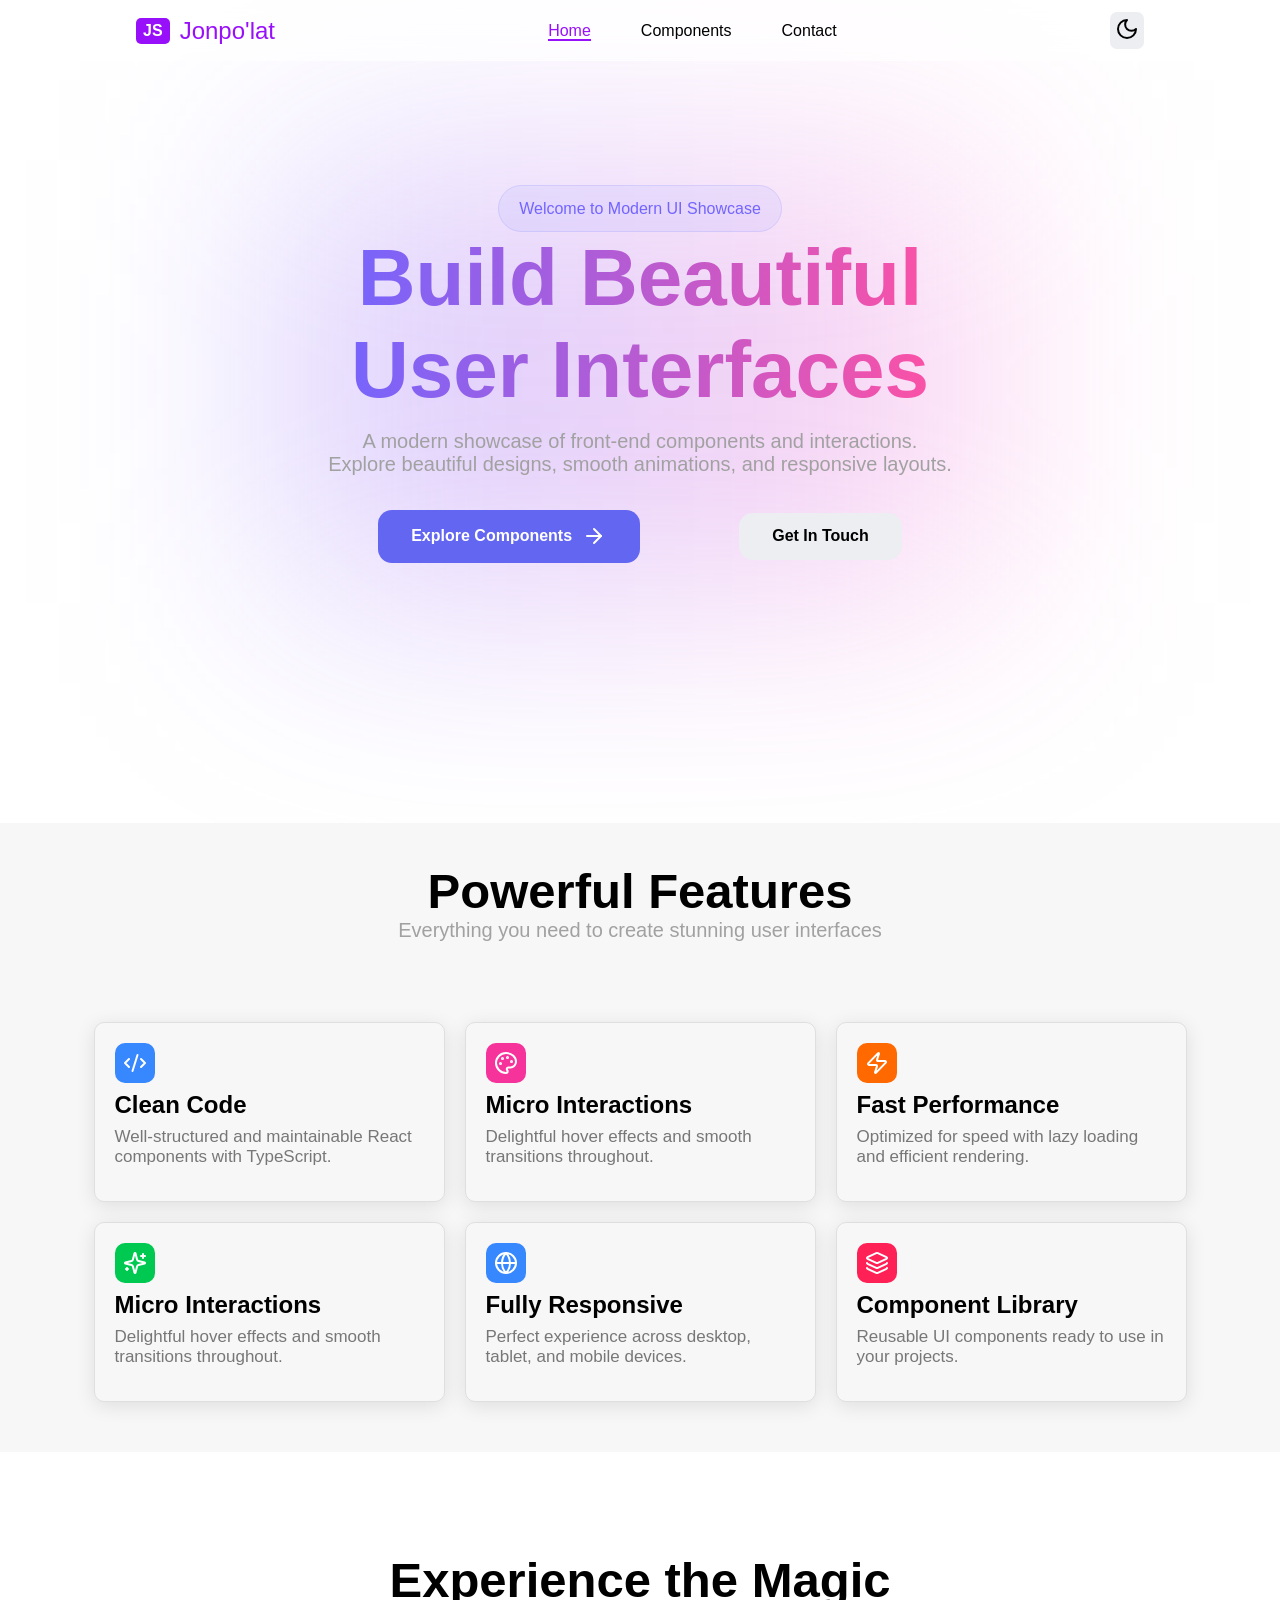
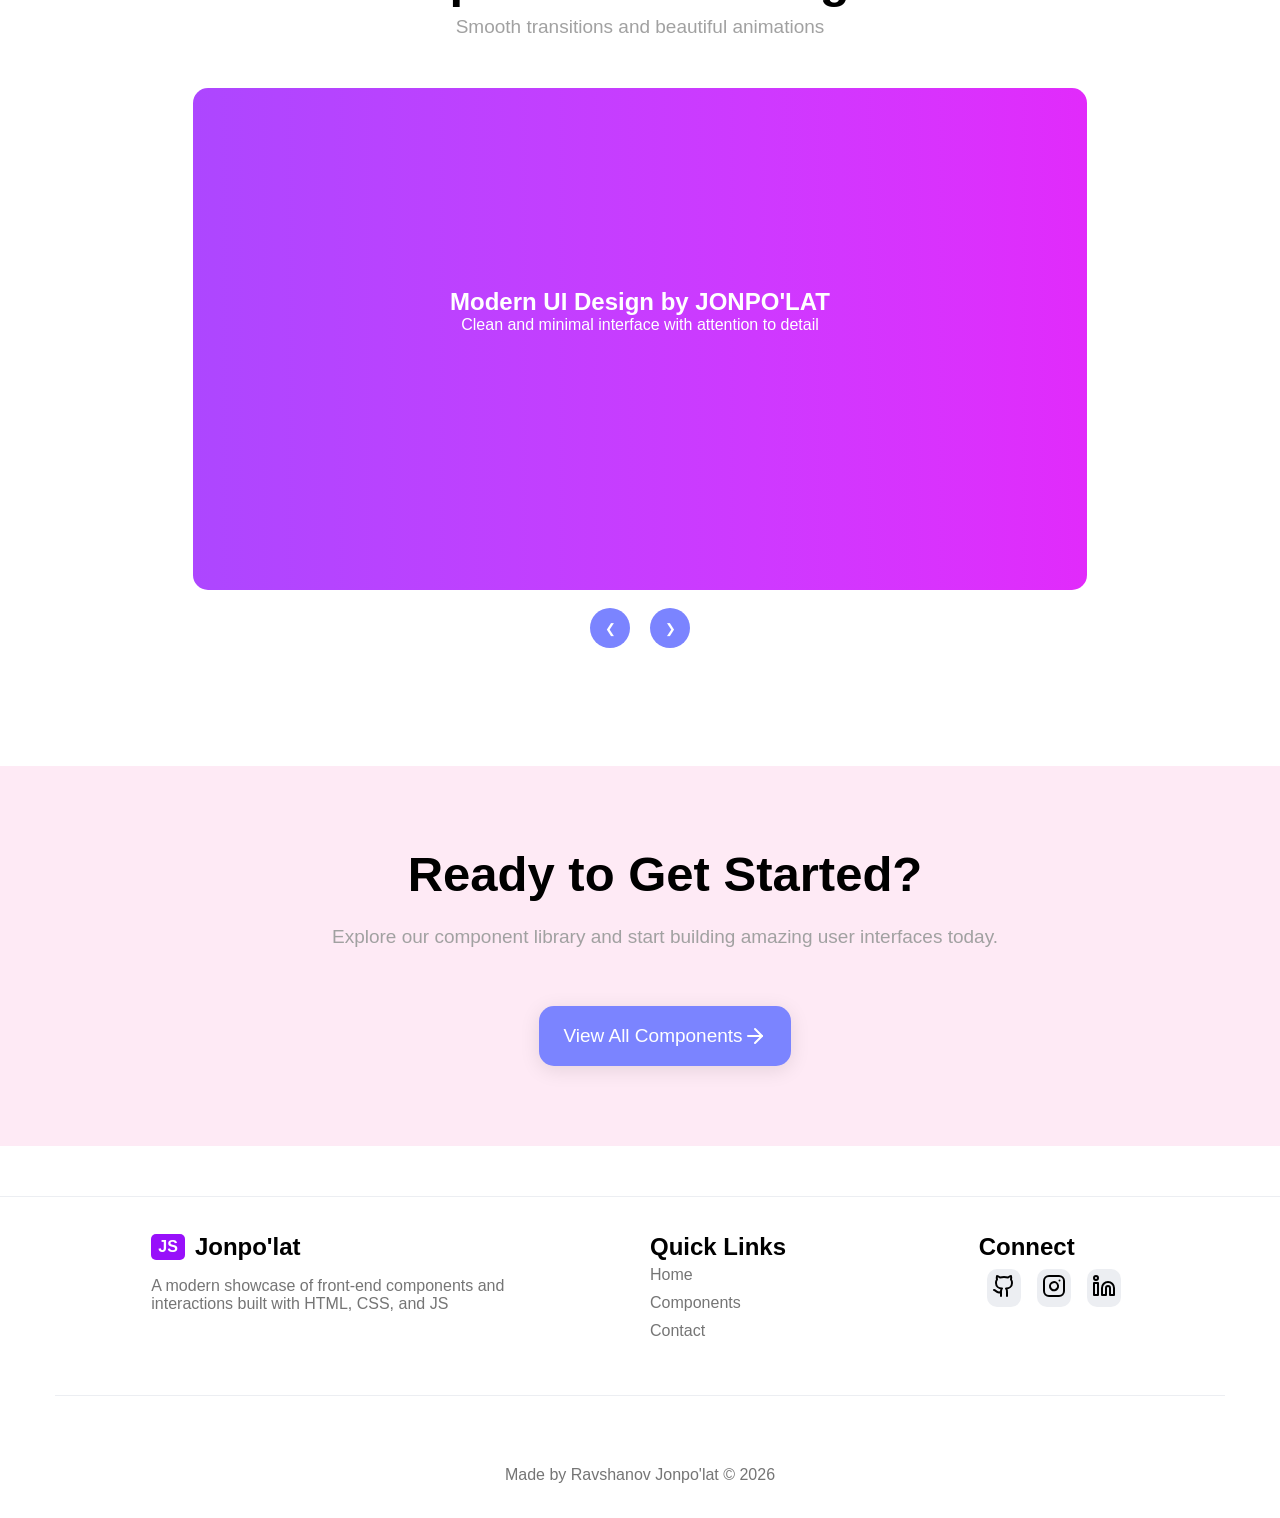
==== commit 6f7ae1fa: "components end" ====
--- a/index.html
+++ b/index.html
@@ -13,6 +13,12 @@
 </head>
 
 <body>
+    <!-- LOADER -->
+    <div class="loader-wrapper">
+        <span class="loader"></span>
+    </div>
+    <!-- / LOADER -->
+
     <!-- HEADER -->
     <header>
         <nav class="nav">
@@ -22,31 +28,12 @@
                     <h2>Jonpo'lat</h2>
                 </div>
                 <ul class="d-flex navigator">
-                    <li><a href="#" class="nav_active">Home</a></li>
-                    <li><a href="#">Components</a></li>
-                    <li><a href="#">Contact</a></li>
+                    <li><a href="index.html" class="nav_active">Home</a></li>
+                    <li><a href="./htmls/components.html">Components</a></li>
+                    <li><a href="./htmls/contact.html">Contact</a></li>
                 </ul>
                 <div class="d-flex">
-                    <button type="button" class="darkMode-btn">
-                        <svg xmlns="http://www.w3.org/2000/svg" width="24" height="24" viewBox="0 0 24 24" fill="none"
-                            stroke="currentColor" stroke-width="2" stroke-linecap="round" stroke-linejoin="round"
-                            class="lucide lucide-moon w-5 h-5">
-                            <path d="M12 3a6 6 0 0 0 9 9 9 9 0 1 1-9-9Z"></path>
-                        </svg>
-                        <!-- <svg xmlns="http://www.w3.org/2000/svg" width="24" height="24" viewBox="0 0 24 24" fill="none"
-                        stroke="currentColor" stroke-width="2" stroke-linecap="round" stroke-linejoin="round"
-                        class="lucide lucide-sun w-5 h-5">
-                        <circle cx="12" cy="12" r="4"></circle>
-                        <path d="M12 2v2"></path>
-                        <path d="M12 20v2"></path>
-                        <path d="m4.93 4.93 1.41 1.41"></path>
-                        <path d="m17.66 17.66 1.41 1.41"></path>
-                        <path d="M2 12h2"></path>
-                        <path d="M20 12h2"></path>
-                        <path d="m6.34 17.66-1.41 1.41"></path>
-                        <path d="m19.07 4.93-1.41 1.41"></path>
-                    </svg> -->
-                    </button>
+                    <button type="button" class="darkMode-btn"></button>
                     <div class="burger">
                         <button type="button" class="burger-btn">
                             <svg xmlns="http://www.w3.org/2000/svg" width="24" height="24" viewBox="0 0 24 24"
@@ -61,9 +48,11 @@
                 </div>
             </div>
             <div class="nav-menu">
-                <p class="nav-menu_a">Home</p>
-                <p>Components</p>
-                <p>Contact</p>
+                <p class="nav-menu_a">
+                    <a href="index.html">Home</a>
+                </p>
+                <p><a href="./htmls/components.html">Components</a></p>
+                <p><a href="./htmls/contact.html">Contact</a></p>
             </div>
         </nav>
     </header>
@@ -86,17 +75,24 @@
                             animations, and responsive layouts.
                         </p>
                         <div class="d-flex">
-                            <button type="button" class="btn-pur">
-                                <span style="margin-right: 10px;">Explore Components</span>
-                                <svg xmlns="http://www.w3.org/2000/svg" width="24" height="24" viewBox="0 0 24 24"
-                                    fill="none" stroke="currentColor" stroke-width="2" stroke-linecap="round"
-                                    stroke-linejoin="round"
-                                    class="lucide lucide-arrow-right ml-2 w-5 h-5 group-hover:translate-x-1 transition-transform">
-                                    <path d="M5 12h14"></path>
-                                    <path d="m12 5 7 7-7 7"></path>
-                                </svg>
-                            </button>
-                            <button type="button" class="btn-pramiry">Get In Touch</button>
+                            <a href="./htmls/components.html">
+                                <button type="button" class="btn-pur">
+                                    <span style="margin-right: 10px;">Explore Components</span>
+                                    <svg xmlns="http://www.w3.org/2000/svg" width="24" height="24" viewBox="0 0 24 24"
+                                        fill="none" stroke="currentColor" stroke-width="2" stroke-linecap="round"
+                                        stroke-linejoin="round"
+                                        class="lucide lucide-arrow-right ml-2 w-5 h-5 group-hover:translate-x-1 transition-transform">
+                                        <path d="M5 12h14"></path>
+                                        <path d="m12 5 7 7-7 7"></path>
+                                    </svg>
+                                </button>
+                            </a>
+
+                            <a href="./htmls/contact.html">
+                                <button type="button" class="btn-pramiry">Get In Touch</button>
+                            </a>
+
+
                         </div>
                     </div>
 
@@ -297,7 +293,7 @@
     <!-- footer -->
     <footer>
         <div class="foot">
-            <div class="container">
+            <div class="container broder">
                 <div class="d-flex">
                     <div class="footer-titles">
                         <div>
@@ -312,9 +308,9 @@
                     <div class="footer-links">
                         <h2>Quick Links</h2>
                         <ul>
-                            <li><a href="#">Home</a></li>
-                            <li><a href="#">Components</a></li>
-                            <li><a href="#">Contact</a></li>
+                            <li><a href="index.html">Home</a></li>
+                            <li><a href="./htmls/components.html">Components</a></li>
+                            <li><a href="./htmls/contact.html">Contact</a></li>
                         </ul>
                     </div>
 
@@ -358,7 +354,10 @@
         </div>
 
         <div class="foo-bottom">
-            Made by Ravshanov Jonpo'lat © 2026
+            <div>
+                <p> Made by Ravshanov Jonpo'lat © 2026</p>
+
+            </div>
         </div>
 
     </footer>
@@ -367,9 +366,9 @@
     <!-- UP BUTTON -->
     <div class="up-wrapper">
         <button type="button" class="up-button">
-            <svg xmlns="http://www.w3.org/2000/svg" width="24" height="24"
-                viewBox="0 0 24 24" fill="none" stroke="currentColor" stroke-width="2" stroke-linecap="round"
-                stroke-linejoin="round" class="lucide lucide-arrow-up w-6 h-6">
+            <svg xmlns="http://www.w3.org/2000/svg" width="24" height="24" viewBox="0 0 24 24" fill="none"
+                stroke="currentColor" stroke-width="2" stroke-linecap="round" stroke-linejoin="round"
+                class="lucide lucide-arrow-up w-6 h-6">
                 <path d="m5 12 7-7 7 7"></path>
                 <path d="M12 19V5"></path>
             </svg>
@@ -382,7 +381,8 @@
 
 
     <!-- script js -->
-    <script src="./assets/js/script.js"></script>
+    <script src="./assets/js/app.js"></script>
+    <script src="./assets/js/home.js"></script>
 </body>
 
 </html>
--- a/assets/css/style.css
+++ b/assets/css/style.css
@@ -9,7 +9,6 @@
 :root {
   --background: #0a0a0f;
   --foreground: oklch(98.5% 0 0);
-  --card: #131318;
   --card-foreground: oklch(98.5% 0 0);
   --popover: oklch(14.5% 0 0);
   --popover-foreground: oklch(98.5% 0 0);
@@ -69,6 +68,7 @@
   --btn-bg-color: oklch(95% 0.0058 264.53);
   --features-bg-color: rgba(231, 231, 231, 0.345);
   --card-box-shadow: 0 4px 20px rgba(0, 0, 0, 0.103);
+  --card: white;
 }
 .dark {
   --bg-color: black;
@@ -78,12 +78,12 @@
   --box-shadow: 0 4px 20px rgba(40, 40, 40, 0.504);
   --btn-bg-color: var(--secondary);
   --features-bg-color: color-mix(in oklab, var(--secondary) 30%, transparent);
-}
-
+  --secondary: oklch(26.9% 0 0);
+  --card: #131318;
+}
 .darkMode-btn {
   background-color: var(--btn-bg-color) !important;
 }
-
 body {
   /* background-color: var(--background); */
   font-family:
@@ -104,6 +104,49 @@
 .container {
   margin: 0 auto;
   width: 1170px;
+}
+/* loader */
+/* .loader-wrapper {
+  width: 100%;
+  height: 100vh;
+  display: flex;
+  justify-content: center;
+  align-items: center;
+  position: fixed;
+  background-color: var(--bg-color);
+  left: 0;
+  right: 0;
+  top: 0;
+  bottom: 0;
+  z-index: 999999;
+  transition: opacity 0.5s;
+}
+.loader {
+  width: 48px;
+  height: 48px;
+  display: inline-block;
+  border-radius: 10px;
+  box-sizing: border-box;
+  animation: rotation 1s linear infinite;
+  background: linear-gradient(
+    90deg,
+    var(--color-purple-500),
+    var(--color-fuchsia-500)
+  );
+}
+.loading {
+  overflow: hidden;
+} */
+@keyframes rotation {
+  0% {
+    transform: rotate(0deg);
+  }
+  50% {
+    transform: rotate(180deg);
+  }
+  100% {
+    transform: rotate(360deg);
+  }
 }
 
 /* Up dtn */
@@ -243,6 +286,9 @@
   background-color: var(--btn-bg-color);
   border-radius: 10px;
   transition: all 0.5s;
+}
+.nav-menu p a {
+  color: var(--text-color) !important;
 }
 .nav-menu_a {
   background-color: var(--primary) !important;
@@ -319,7 +365,7 @@
 }
 
 .btn-pur {
-  background-color: var(--primary);
+  background-color: #6366f1;
   color: var(--btn-color);
 }
 .btn-pramiry {
@@ -578,10 +624,11 @@
 /* FOOTER */
 footer {
   margin-top: 50px;
+  background-color: var(--card);
+  border-top: 1px solid var(--btn-bg-color);
 }
 .foot {
-  border: 1px solid var(--btn-bg-color);
-  padding: 24px;
+  padding: 36px;
 }
 .footer-titles {
   width: 33%;
@@ -637,9 +684,25 @@
   display: inline-block !important;
 }
 .foo-bottom {
-  padding: 10px;
+  text-align: center;
+  padding: 34px;
   color: oklch(56.241% 0.00006 271.152);
-  text-align: center;
+}
+.broder {
+  border-bottom: 1px solid var(--btn-bg-color);
+  padding-bottom: 50px;
+}
+.broder .d-flex {
+  display: flex;
+  justify-content: space-around;
+  align-items: start;
+}
+
+.show {
+  display: block;
+}
+.hide {
+  display: none;
 }
 
 /* ===================== */
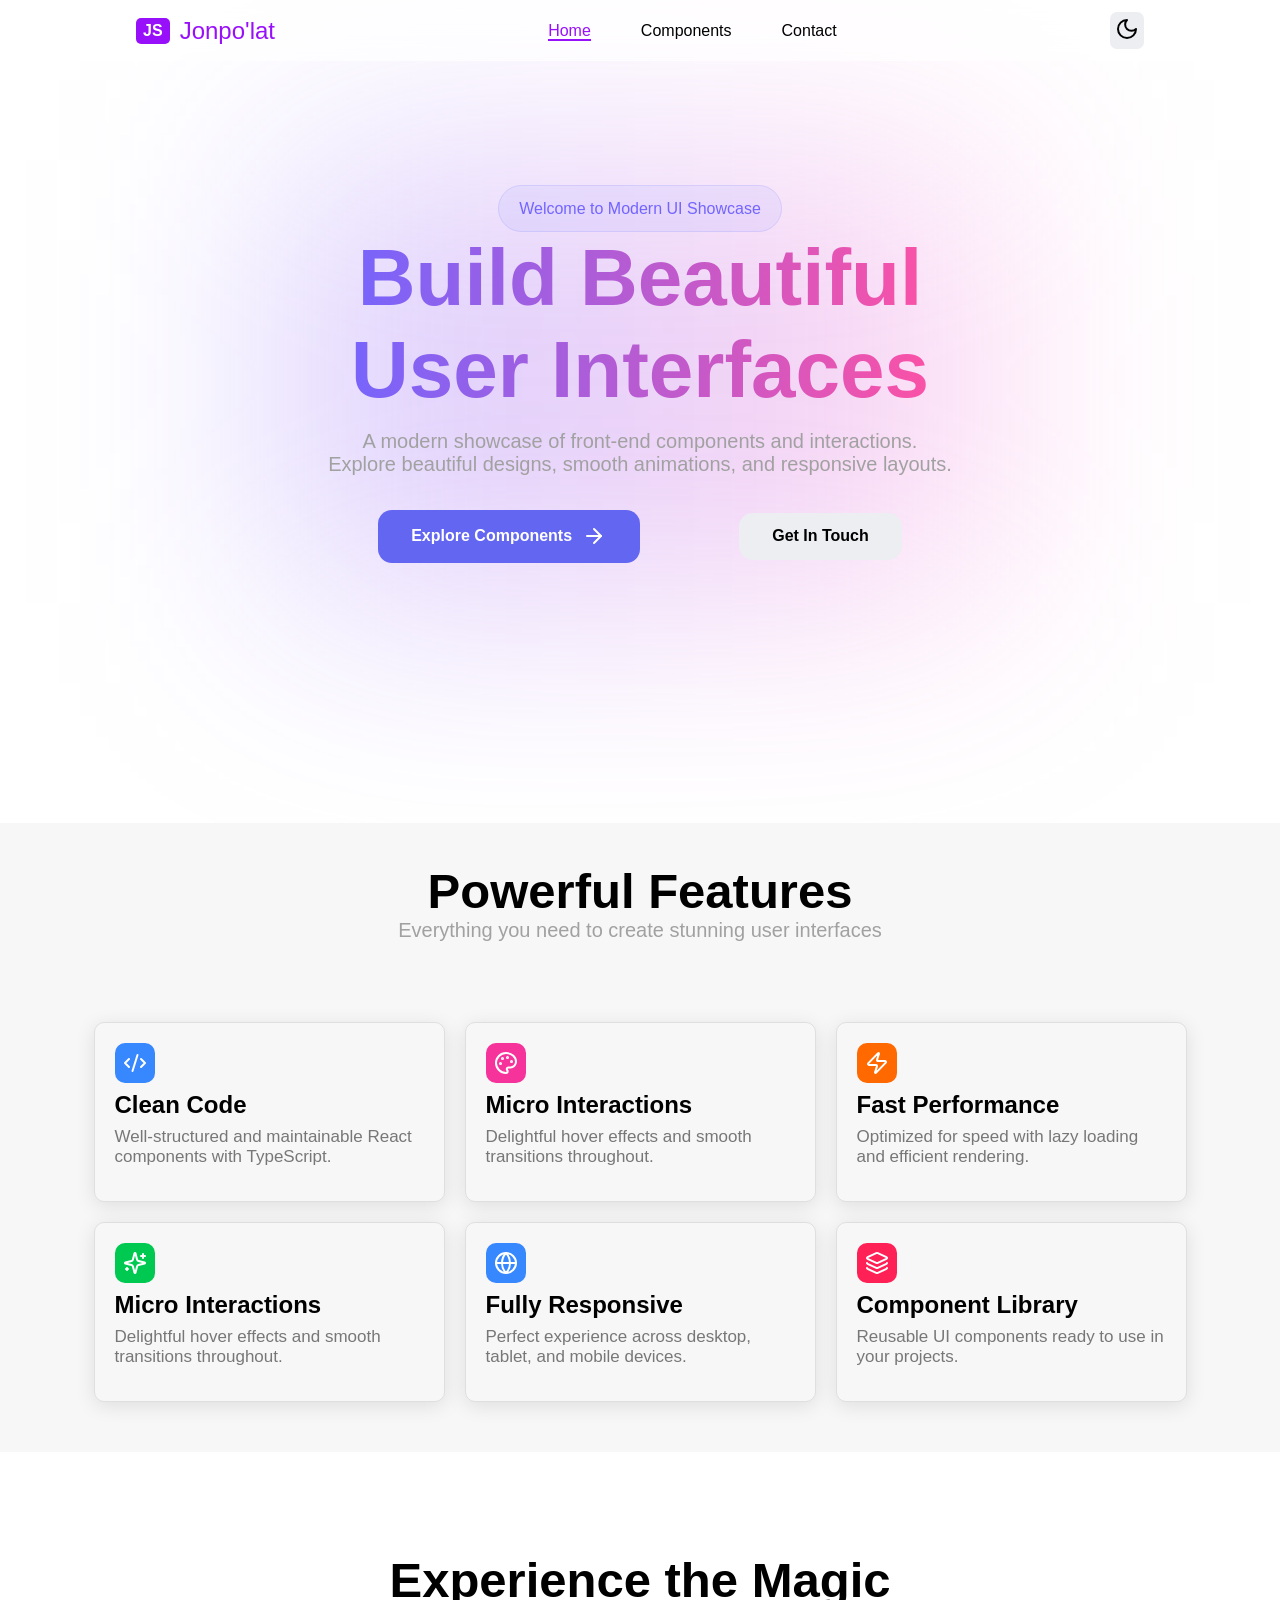
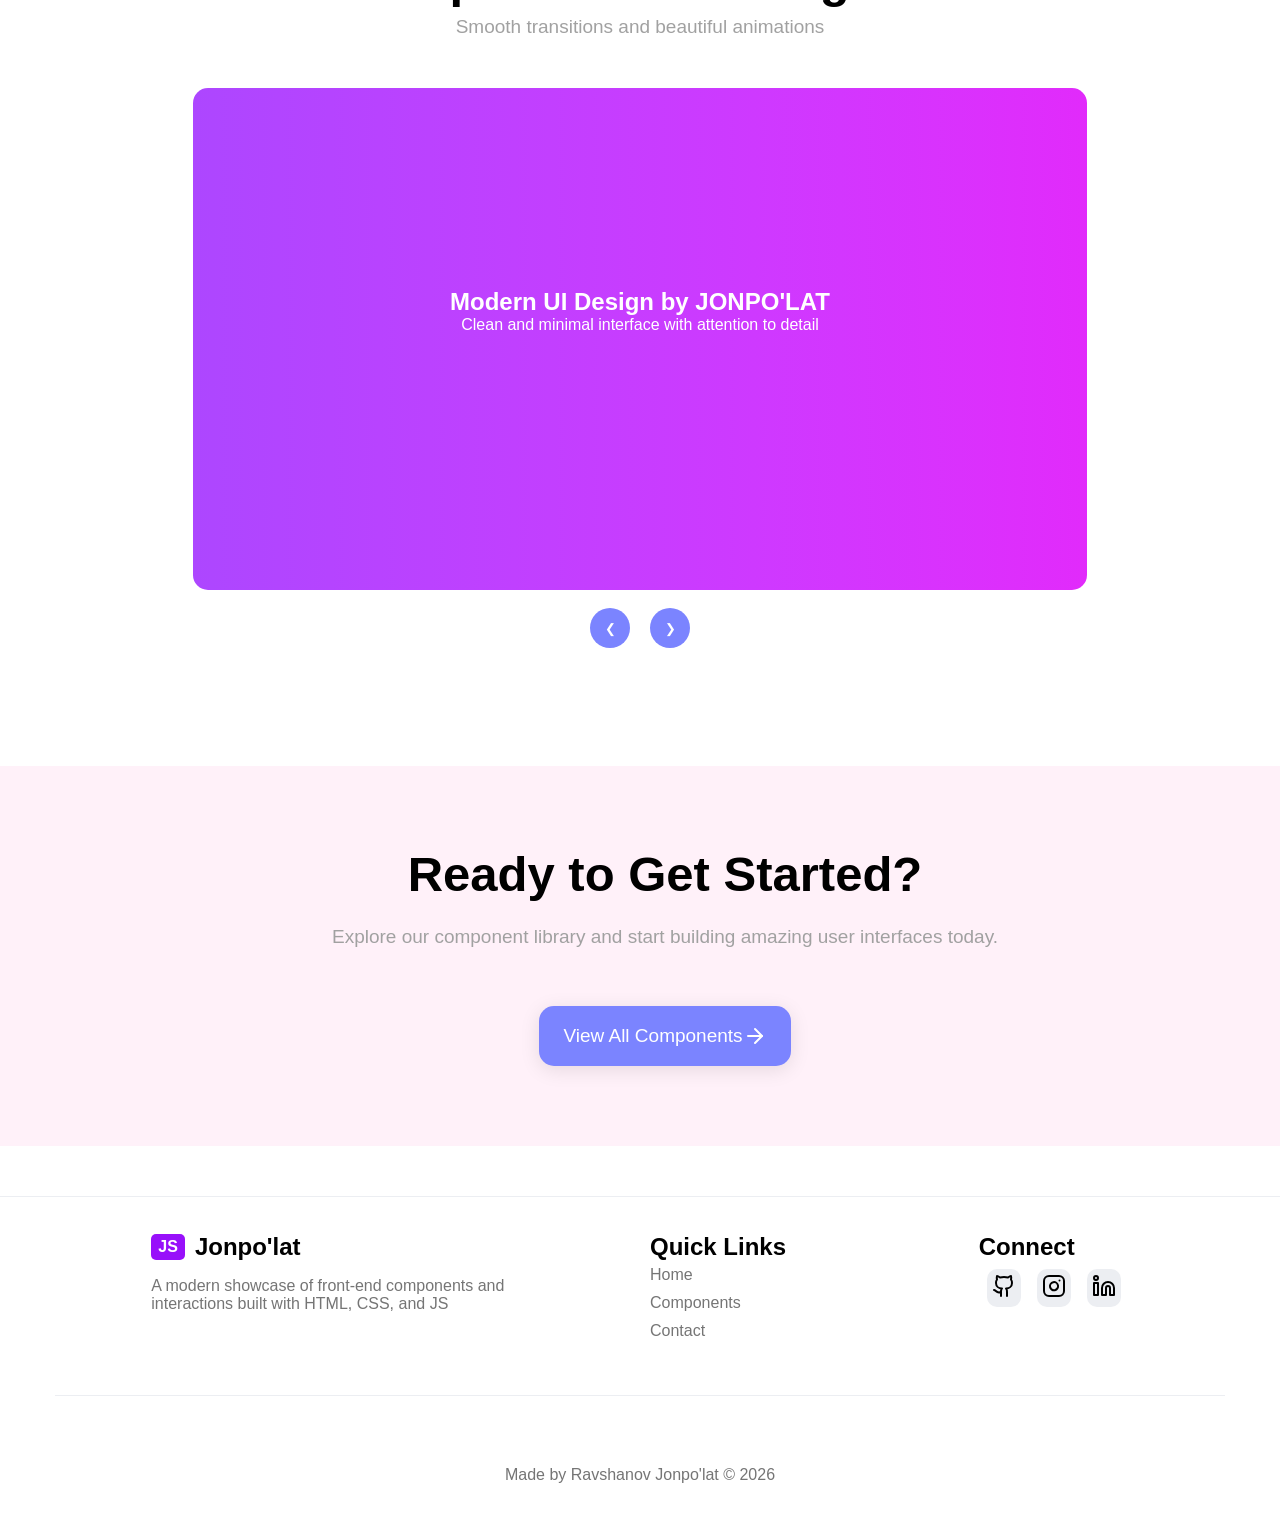
==== commit b13c5edb: "components page done & contact page start" ====
--- a/index.html
+++ b/index.html
@@ -273,7 +273,7 @@
                     <h1>Ready to Get Started?</h1>
                     <p>Explore our component library and start building amazing user interfaces today.</p>
                     <button type="button">
-                        <a href="#">
+                        <a href="./htmls/components.html">
                             View All Components
                             <svg xmlns="http://www.w3.org/2000/svg" width="24" height="24" viewBox="0 0 24 24"
                                 fill="none" stroke="currentColor" stroke-width="2" stroke-linecap="round"
--- a/assets/css/style.css
+++ b/assets/css/style.css
@@ -53,6 +53,7 @@
   --color-purple-600: oklch(55.8% 0.288 302.321);
   --color-fuchsia-500: oklch(66.7% 0.295 322.15);
   --color-pink-500: oklch(65.6% 0.241 354.308);
+  --color-pink-501: oklch(75.12% 0.17646 348.894);
   --color-rose-500: oklch(64.5% 0.246 16.439);
   --color-gray-100: oklch(96.7% 0.003 264.542);
   --bg: #07070a;
@@ -589,7 +590,7 @@
 .components {
   padding: 80px;
   text-align: center;
-  background-color: color-mix(in oklab, var(--color-pink-500) 10%, transparent);
+  background-color: color-mix(in oklab, var(--color-pink-501) 10%, transparent);
 }
 .components h1 {
   font-size: 49px;
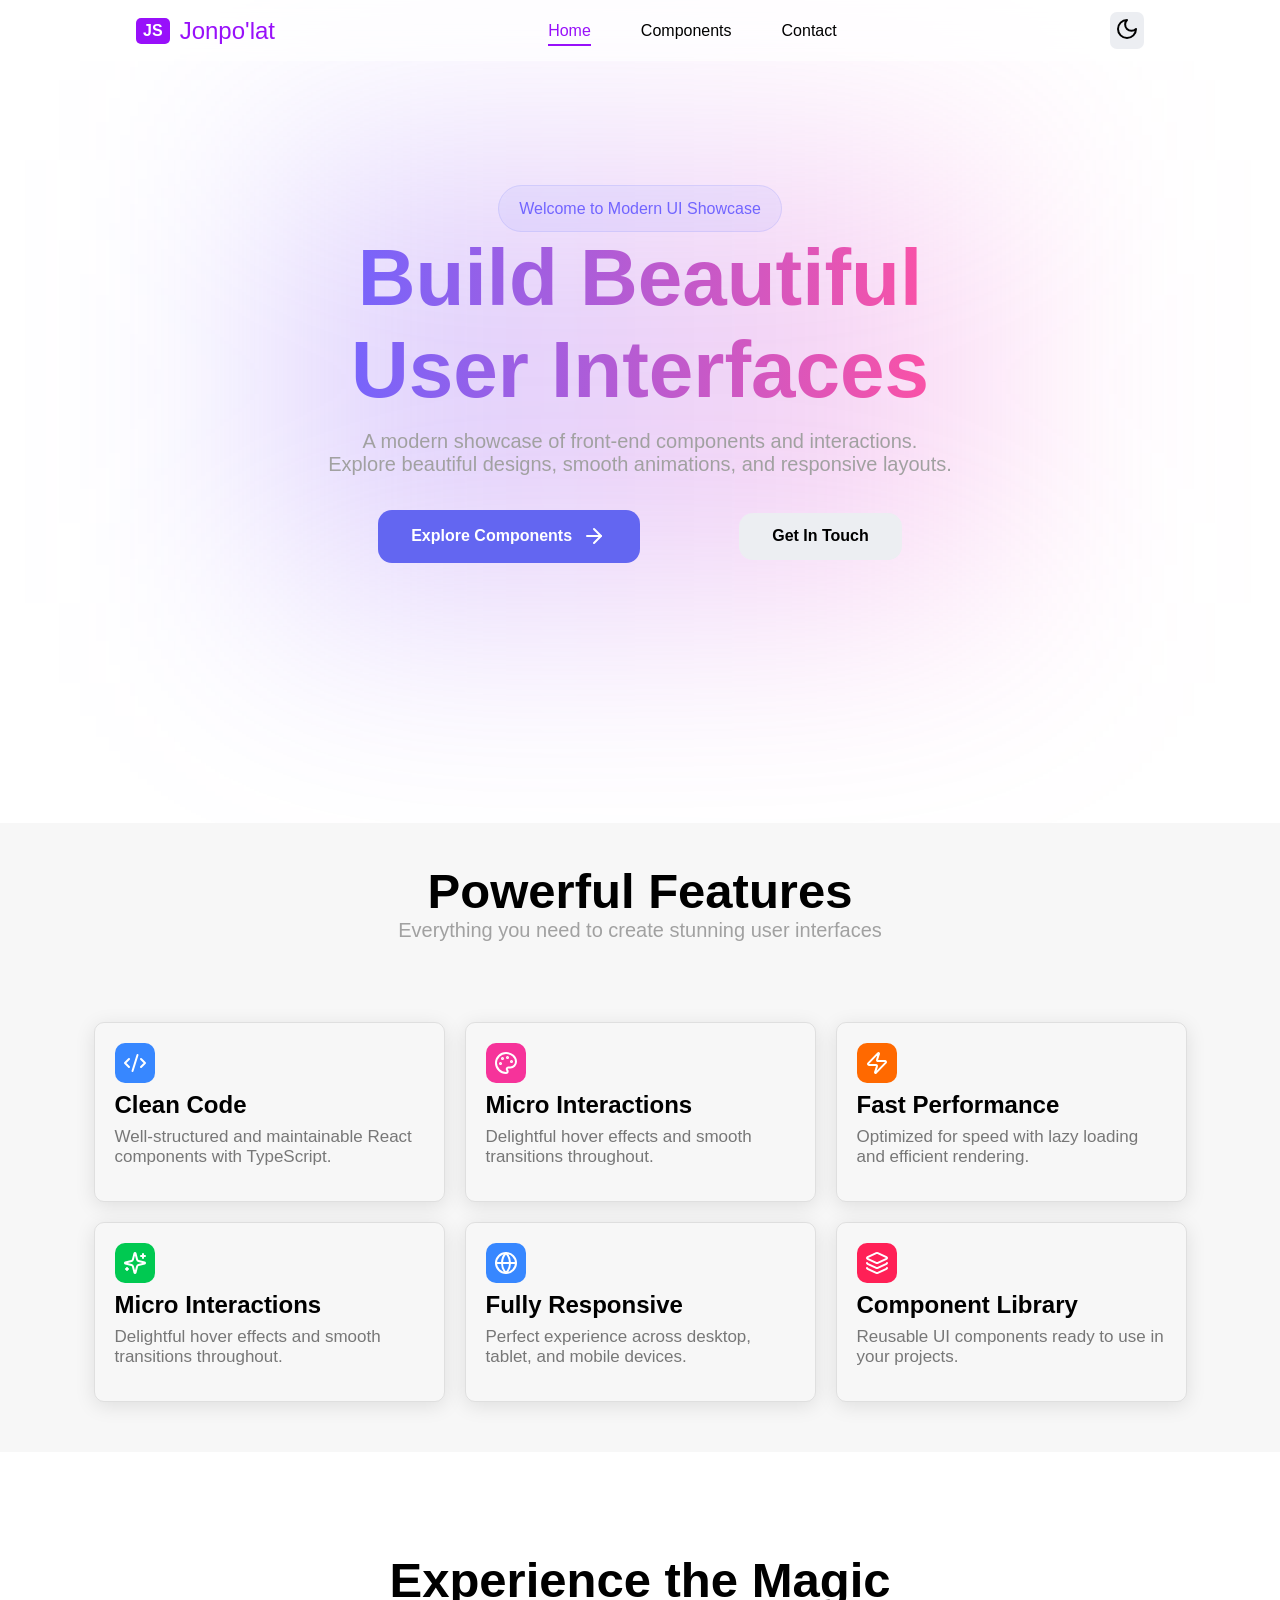
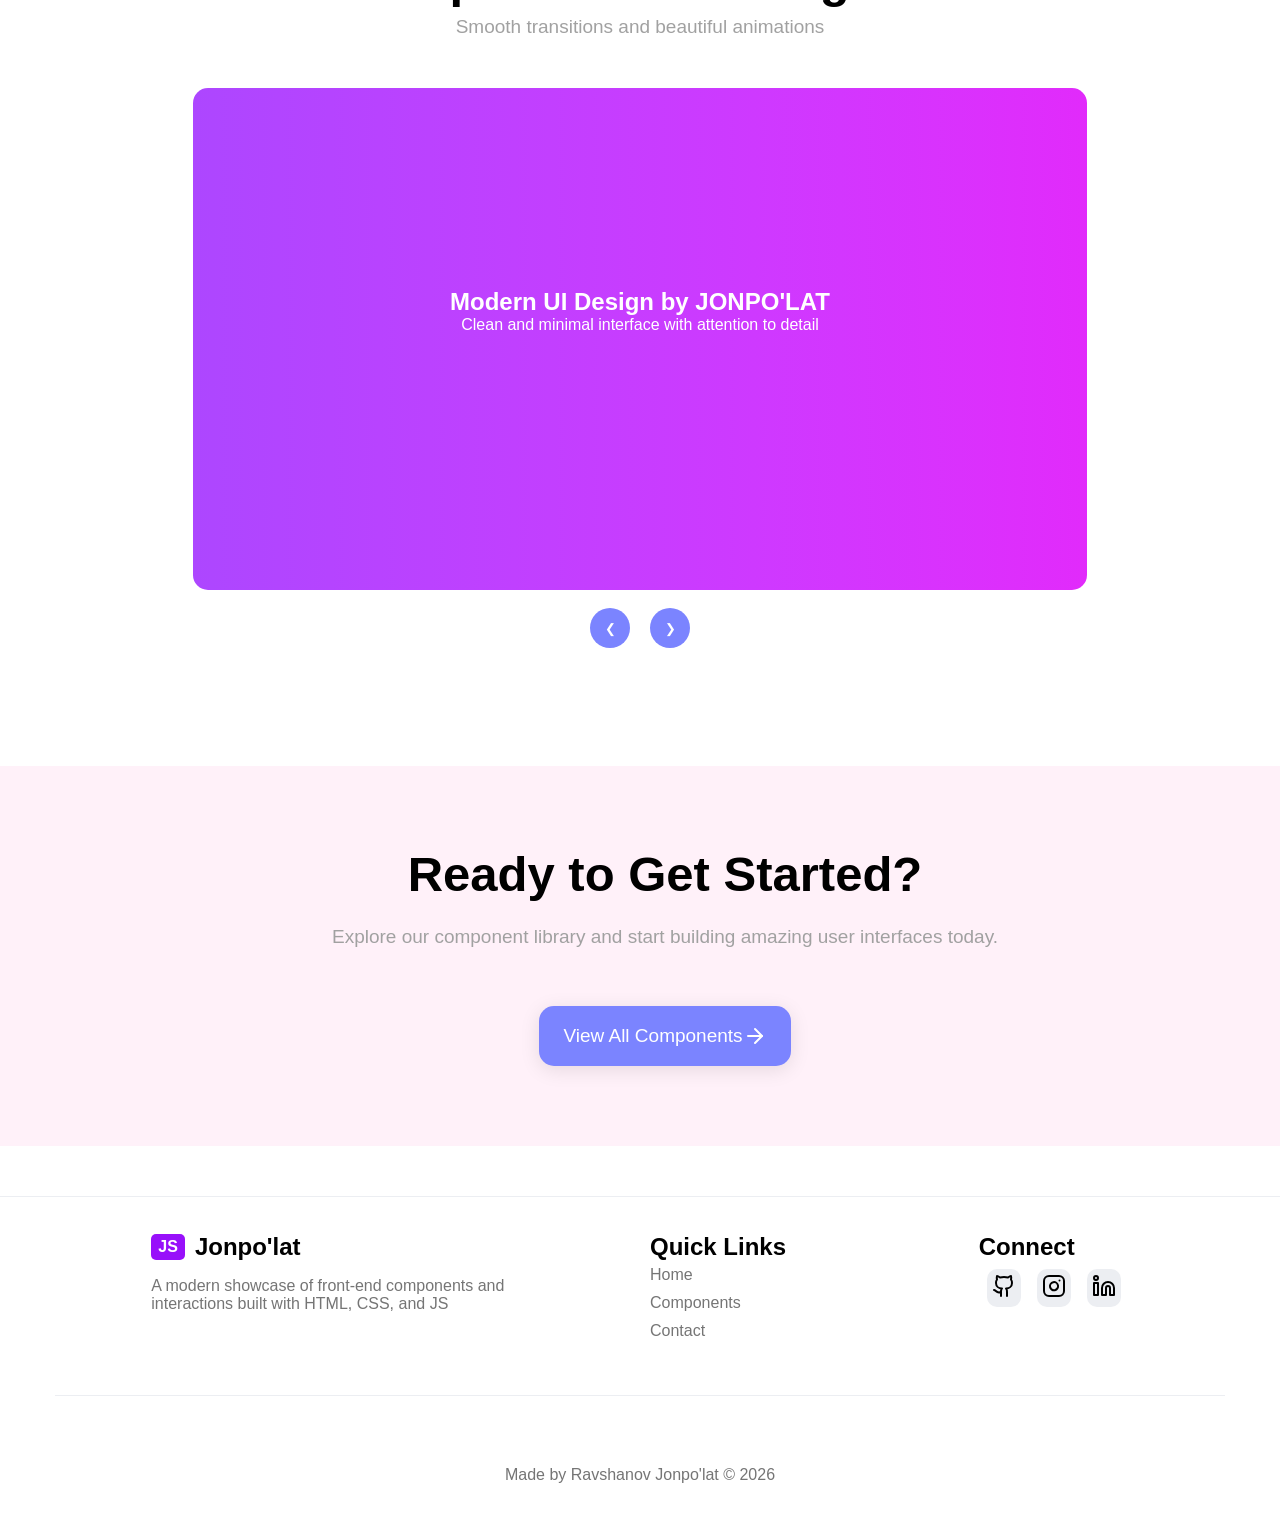
==== commit f90a4b08: "Project done" ====
--- a/index.html
+++ b/index.html
@@ -48,11 +48,15 @@
                 </div>
             </div>
             <div class="nav-menu">
-                <p class="nav-menu_a">
-                    <a href="index.html">Home</a>
-                </p>
-                <p><a href="./htmls/components.html">Components</a></p>
-                <p><a href="./htmls/contact.html">Contact</a></p>
+                <a href="index.html">
+                    <p class="nav-menu_a">Home</p>
+                </a>
+                <a href="./htmls/components.html">
+                    <p>Components</p>
+                </a>
+                <a href="./htmls/contact.html">
+                    <p>Contact</p>
+                </a>
             </div>
         </nav>
     </header>
@@ -377,9 +381,6 @@
     </div>
     <!-- /UP BUTTON -->
 
-
-
-
     <!-- script js -->
     <script src="./assets/js/app.js"></script>
     <script src="./assets/js/home.js"></script>
--- a/assets/css/style.css
+++ b/assets/css/style.css
@@ -70,6 +70,8 @@
   --features-bg-color: rgba(231, 231, 231, 0.345);
   --card-box-shadow: 0 4px 20px rgba(0, 0, 0, 0.103);
   --card: white;
+  --input-background: #f3f3f5;
+  --placeholder-color: rgb(91, 91, 91);
 }
 .dark {
   --bg-color: black;
@@ -81,6 +83,8 @@
   --features-bg-color: color-mix(in oklab, var(--secondary) 30%, transparent);
   --secondary: oklch(26.9% 0 0);
   --card: #131318;
+  --input-background: #212121;
+  --placeholder-color: rgb(197, 197, 197);
 }
 .darkMode-btn {
   background-color: var(--btn-bg-color) !important;
@@ -223,6 +227,7 @@
 .nav_active {
   color: var(--color-purple-600) !important;
   border-bottom: 2px solid var(--color-purple-600) !important;
+  padding-bottom: 5px;
 }
 
 nav h1,
